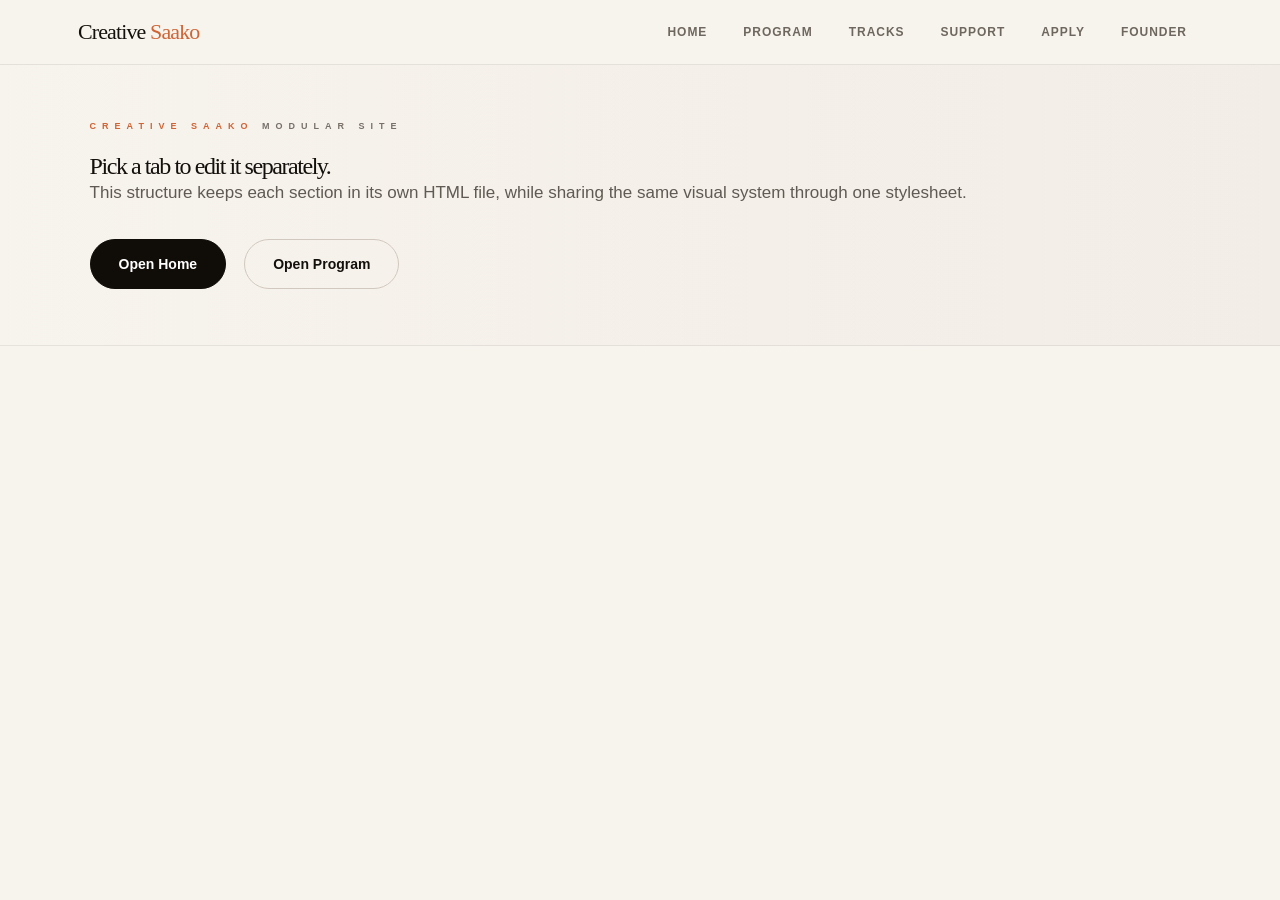
==== index.html @ 80e0822b "Add files via upload" ====
<!DOCTYPE html>
<html lang="en">
<head>
  <meta charset="UTF-8" />
  <meta name="viewport" content="width=device-width, initial-scale=1.0" />
  <title>Creative Saako</title>
  <link rel="stylesheet" href="./styles.css" />
</head>
<body>
  <nav class="nav">
    <div class="nav-inner">
      <a class="brand" href="./home.html">Creative <span>Saako</span></a>
      <div class="tabs">
        <a class="tab" href="./home.html">Home</a>
        <a class="tab" href="./program.html">Program</a>
        <a class="tab" href="./tracks.html">Tracks</a>
        <a class="tab" href="./support.html">Support</a>
        <a class="tab" href="./apply.html">Apply</a>
        <a class="tab" href="./founder.html">Founder</a>
      </div>
    </div>
  </nav>

  <main class="landing-shell">
    <section class="section cream">
      <div class="wrap">
        <div class="kicker no-line"><b>Creative Saako</b> modular site</div>
        <h1>Pick a tab to edit it separately.</h1>
        <p>This structure keeps each section in its own HTML file, while sharing the same visual system through one stylesheet.</p>
        <div class="btns">
          <a class="btn black" href="./home.html">Open Home</a>
          <a class="btn" href="./program.html">Open Program</a>
        </div>
      </div>
    </section>
  </main>
</body>
</html>
---- styles.css ----
:root{
  --paper:#f7f3ed; --paper2:#eee6dc; --ink:#130f0b; --muted:#5f5a53;
  --line:#d8cec2; --orange:#cf6435; --dark:#100c08; --white:#fffaf2;
}
*{box-sizing:border-box}
html{scroll-behavior:smooth}
body{margin:0;background:var(--paper);color:var(--ink);font-family:Inter,Arial,sans-serif;background-image:radial-gradient(rgba(0,0,0,.035) .7px,transparent .7px);background-size:4px 4px;}
a{color:inherit;text-decoration:none}
.nav{position:sticky;top:0;z-index:20;background:rgba(247,243,237,.92);backdrop-filter:blur(14px);border-bottom:1px solid rgba(0,0,0,.08)}
.nav-inner{max-width:1180px;margin:auto;padding:14px 28px;display:flex;align-items:center;justify-content:space-between;gap:20px}
.brand{font-family:'Libre Baskerville',Georgia,serif;font-size:22px;letter-spacing:-.04em}.brand span{color:var(--orange)}
.tabs{display:flex;gap:6px;flex-wrap:wrap;justify-content:flex-end}.tab{display:inline-block;border:1px solid transparent;background:transparent;border-radius:999px;padding:10px 14px;font-size:12px;font-weight:800;color:#6e675f;cursor:pointer;text-transform:uppercase;letter-spacing:.08em}.tab.active,.tab:hover{border-color:#d8cec2;background:#fffaf4;color:#130f0b}
.section{position:relative;padding:56px 7vw;border-bottom:1px solid rgba(0,0,0,.07);overflow:hidden}.cream{background:linear-gradient(90deg,#f7f3ed,#f2ede6)}.beige{background:#eee5da}.dark{background:#110d09;color:#fbf6ee}
.wrap{max-width:1120px;margin:0 auto}.kicker{font-size:9px;letter-spacing:6px;text-transform:uppercase;font-weight:800;color:#77706a;margin-bottom:24px}.kicker b{color:var(--orange)}.kicker:before{content:"";display:inline-block;width:50px;height:1px;background:#9d958e;margin:0 16px 4px 0}.kicker.no-line:before{display:none}
h1,h2,h3{font-family:'Libre Baskerville',Georgia,serif;font-weight:400;line-height:.98;margin:0;letter-spacing:-.06em}.orange{color:var(--orange)}.italic{font-style:italic}
p{color:var(--muted);font-size:17px;line-height:1.65;margin:0}.hero h1{font-size:clamp(56px,10vw,120px);max-width:980px}.hero p{max-width:780px;margin-top:30px}
.btns{display:flex;gap:18px;margin-top:32px;align-items:center;flex-wrap:wrap}.btn{border:1px solid #d1c9bf;border-radius:999px;padding:16px 28px;background:transparent;color:var(--ink);font-weight:800;font-size:14px}.btn.black{background:#100c08;color:white;border-color:#100c08}.btn.small{padding:12px 22px;font-size:12px}.btn:hover{transform:translateY(-1px)}
.stats{display:grid;grid-template-columns:repeat(3,1fr);gap:45px;max-width:820px;margin-top:74px}.stat:before{content:"";display:block;height:2px;background:#1b1713;margin-bottom:22px}.num{font-family:'Libre Baskerville',serif;font-size:40px}.label{font-size:11px;letter-spacing:7px;text-transform:uppercase;color:#817a72;font-weight:800;margin-top:10px}
.split{display:grid;grid-template-columns:1.5fr .8fr;gap:70px;align-items:end}.split h2{font-size:clamp(44px,7vw,82px)}.note{font-size:15px;line-height:1.55;max-width:390px}.tag{background:var(--orange);color:white;display:inline;padding:3px 6px;font-weight:800}
.track-head{display:flex;justify-content:space-between;gap:20px;align-items:flex-start;margin-bottom:28px}.track-head h2{font-size:34px}.tiny-strip{background:var(--orange);color:white;font-size:8px;letter-spacing:3px;font-weight:800;padding:5px 9px;text-transform:uppercase;white-space:nowrap}.cards{display:grid;grid-template-columns:repeat(2,1fr);gap:1px}.card{background:#fbf8f2;padding:28px}.card img{width:100%;height:260px;object-fit:cover;display:block}.meta{display:flex;justify-content:space-between;color:var(--orange);font-size:8px;letter-spacing:4px;font-weight:800;margin:24px 0 10px;text-transform:uppercase}.card h3{font-size:25px}.card p{font-size:12px;line-height:1.65;margin-top:12px}
.modules{display:grid;grid-template-columns:.82fr 1.35fr;gap:60px}.modules h2{font-size:40px}.modules p{font-size:12px;margin-top:18px}.list{border-top:1px solid var(--line)}.row{display:grid;grid-template-columns:42px 1fr 20px;gap:14px;padding:18px 0;border-bottom:1px solid var(--line);font-family:'Libre Baskerville',serif;font-size:16px}.row span:first-child{color:var(--orange);font-family:Inter;font-size:10px;font-weight:800}.row em{font-style:normal;color:#837a70}
.support h2{font-size:42px;margin-bottom:38px}.grid6{display:grid;grid-template-columns:repeat(3,1fr);background:#faf7f0}.support-card{min-height:106px;border-right:1px solid var(--line);border-bottom:1px solid var(--line);padding:26px}.dash{width:24px;height:3px;background:var(--orange);margin-bottom:16px}.support-card h3{font-size:17px}.support-card p{font-size:10px;margin-top:8px;line-height:1.4}
.cohort{display:grid;grid-template-columns:1.2fr .85fr;gap:70px;align-items:center}.cohort h2{font-size:clamp(40px,5vw,56px)}.dark p{color:#d0c5ba}.dark .btn{background:#fbf6ee;color:#100c08;border-color:#fbf6ee}.price{border:1px solid rgba(255,255,255,.18);padding:34px 38px;max-width:380px}.price-num{font-family:'Libre Baskerville',serif;font-size:42px}.price ul{border-top:1px solid rgba(255,255,255,.15);padding:18px 0 0;margin:18px 0;list-style:none;font-size:11px;line-height:2}.price li:before{content:"+ ";color:var(--orange)}
.cta{text-align:center}.cta h2{font-size:clamp(46px,7vw,82px);display:inline;line-height:1.08;color:white;background:var(--orange);box-decoration-break:clone;-webkit-box-decoration-break:clone;padding:0 .12em}.cta p{font-size:13px;max-width:560px;margin:28px auto 0}.cta .btns{justify-content:center}
.founder{display:grid;grid-template-columns:1.08fr .76fr;gap:70px;align-items:center}.founder .kicker{color:#a44f2a}.founder .kicker:before{display:none}.founder h2{font-size:clamp(42px,6.4vw,70px);font-weight:700}.underline{font-style:italic;background:linear-gradient(transparent 64%,#e9c367 0)}.founder p{font-size:19px;margin-top:24px;max-width:570px}.portrait{width:100%;max-width:380px;border-radius:18px;box-shadow:0 0 0 1px #e0d6ca,0 20px 50px rgba(0,0,0,.08)}
.landing-shell{min-height:calc(100vh - 65px)}
@media(max-width:820px){.nav-inner{align-items:flex-start;flex-direction:column}.tabs{justify-content:flex-start}.section{padding:42px 24px}.split,.modules,.cohort,.founder{grid-template-columns:1fr;gap:36px}.cards,.stats,.grid6{grid-template-columns:1fr}.hero h1{font-size:54px}.tiny-strip{white-space:normal}.track-head{flex-direction:column}.card img{height:220px}.kicker{letter-spacing:4px}.kicker:before{width:28px}}
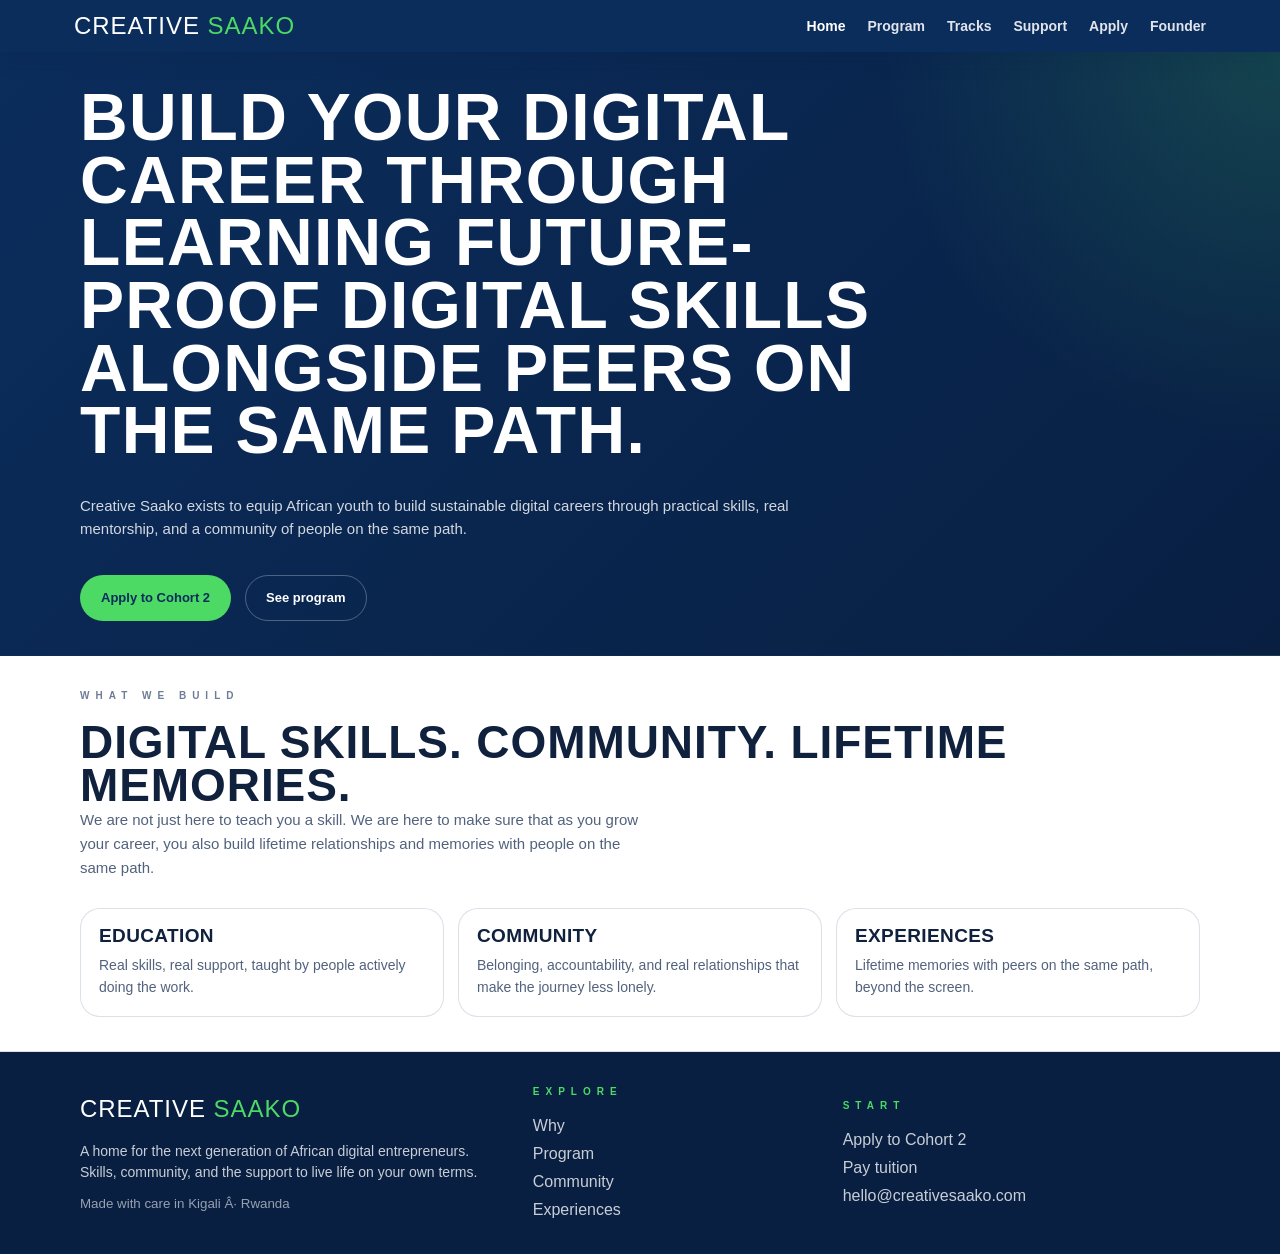
==== commit b8224fd2: "Add files via upload" ====
--- a/index.html
+++ b/index.html
@@ -3,15 +3,15 @@
 <head>
   <meta charset="UTF-8" />
   <meta name="viewport" content="width=device-width, initial-scale=1.0" />
-  <title>Creative Saako</title>
+  <title>Creative Saako - Home</title>
   <link rel="stylesheet" href="./styles.css" />
 </head>
 <body>
   <nav class="nav">
     <div class="nav-inner">
-      <a class="brand" href="./home.html">Creative <span>Saako</span></a>
+      <a class="brand" href="./index.html">Creative <span>Saako</span></a>
       <div class="tabs">
-        <a class="tab" href="./home.html">Home</a>
+        <a class="tab active" href="./index.html">Home</a>
         <a class="tab" href="./program.html">Program</a>
         <a class="tab" href="./tracks.html">Tracks</a>
         <a class="tab" href="./support.html">Support</a>
@@ -20,16 +20,63 @@
       </div>
     </div>
   </nav>
+  <main>
+    <section class="section hero">
+      <div class="wrap">
+        <h1>Build your digital career through learning future-proof digital skills alongside peers on the same path.</h1>
+        <p>Creative Saako exists to equip African youth to build sustainable digital careers through practical skills, real mentorship, and a community of people on the same path.</p>
+        <div class="btns">
+          <a class="btn primary" href="./apply.html">Apply to Cohort 2</a>
+          <a class="btn secondary" href="./program.html">See program</a>
+        </div>
+      </div>
+    </section>
 
-  <main class="landing-shell">
     <section class="section cream">
       <div class="wrap">
-        <div class="kicker no-line"><b>Creative Saako</b> modular site</div>
-        <h1>Pick a tab to edit it separately.</h1>
-        <p>This structure keeps each section in its own HTML file, while sharing the same visual system through one stylesheet.</p>
-        <div class="btns">
-          <a class="btn black" href="./home.html">Open Home</a>
-          <a class="btn" href="./program.html">Open Program</a>
+        <div class="kicker no-line">What we build</div>
+        <h2>Digital skills. Community. Lifetime memories.</h2>
+        <p class="note">We are not just here to teach you a skill. We are here to make sure that as you grow your career, you also build lifetime relationships and memories with people on the same path.</p>
+        <div class="grid3" style="margin-top:28px">
+          <div class="card soft">
+            <h3>Education</h3>
+            <p>Real skills, real support, taught by people actively doing the work.</p>
+          </div>
+          <div class="card soft">
+            <h3>Community</h3>
+            <p>Belonging, accountability, and real relationships that make the journey less lonely.</p>
+          </div>
+          <div class="card soft">
+            <h3>Experiences</h3>
+            <p>Lifetime memories with peers on the same path, beyond the screen.</p>
+          </div>
+        </div>
+      </div>
+    </section>
+
+    <section class="section footer">
+      <div class="wrap footer-grid">
+        <div>
+          <div class="brand">Creative <span>Saako</span></div>
+          <p style="margin-top:18px">A home for the next generation of African digital entrepreneurs. Skills, community, and the support to live life on your own terms.</p>
+          <small>Made with care in Kigali Â· Rwanda</small>
+        </div>
+        <div>
+          <div class="kicker no-line" style="color:rgba(255,255,255,.72)"><b>Explore</b></div>
+          <div class="footer-links">
+            <a href="./founder.html">Why</a>
+            <a href="./program.html">Program</a>
+            <a href="./support.html">Community</a>
+            <a href="./tracks.html">Experiences</a>
+          </div>
+        </div>
+        <div>
+          <div class="kicker no-line" style="color:rgba(255,255,255,.72)"><b>Start</b></div>
+          <div class="footer-links">
+            <a href="./apply.html">Apply to Cohort 2</a>
+            <a href="./apply.html">Pay tuition</a>
+            <a href="mailto:hello@creativesaako.com">hello@creativesaako.com</a>
+          </div>
         </div>
       </div>
     </section>
--- a/styles.css
+++ b/styles.css
@@ -1,27 +1,534 @@
 :root{
-  --paper:#f7f3ed; --paper2:#eee6dc; --ink:#130f0b; --muted:#5f5a53;
-  --line:#d8cec2; --orange:#cf6435; --dark:#100c08; --white:#fffaf2;
+  --navy:#0B2D5C;
+  --navy-deep:#081F42;
+  --green:#4CD964;
+  --paper:#FFFFFF;
+  --soft:#EAEAEA;
+  --text:#10213d;
+  --muted:#52627d;
+  --line:rgba(11,45,92,.14);
+  --shadow:0 16px 44px rgba(8,31,66,.12);
 }
 *{box-sizing:border-box}
 html{scroll-behavior:smooth}
-body{margin:0;background:var(--paper);color:var(--ink);font-family:Inter,Arial,sans-serif;background-image:radial-gradient(rgba(0,0,0,.035) .7px,transparent .7px);background-size:4px 4px;}
+body{
+  margin:0;
+  background:linear-gradient(180deg,#f8fbff 0%,#fff 55%,#f7fbf8 100%);
+  color:var(--text);
+  font-family:Inter,Arial,sans-serif;
+}
 a{color:inherit;text-decoration:none}
-.nav{position:sticky;top:0;z-index:20;background:rgba(247,243,237,.92);backdrop-filter:blur(14px);border-bottom:1px solid rgba(0,0,0,.08)}
-.nav-inner{max-width:1180px;margin:auto;padding:14px 28px;display:flex;align-items:center;justify-content:space-between;gap:20px}
-.brand{font-family:'Libre Baskerville',Georgia,serif;font-size:22px;letter-spacing:-.04em}.brand span{color:var(--orange)}
-.tabs{display:flex;gap:6px;flex-wrap:wrap;justify-content:flex-end}.tab{display:inline-block;border:1px solid transparent;background:transparent;border-radius:999px;padding:10px 14px;font-size:12px;font-weight:800;color:#6e675f;cursor:pointer;text-transform:uppercase;letter-spacing:.08em}.tab.active,.tab:hover{border-color:#d8cec2;background:#fffaf4;color:#130f0b}
-.section{position:relative;padding:56px 7vw;border-bottom:1px solid rgba(0,0,0,.07);overflow:hidden}.cream{background:linear-gradient(90deg,#f7f3ed,#f2ede6)}.beige{background:#eee5da}.dark{background:#110d09;color:#fbf6ee}
-.wrap{max-width:1120px;margin:0 auto}.kicker{font-size:9px;letter-spacing:6px;text-transform:uppercase;font-weight:800;color:#77706a;margin-bottom:24px}.kicker b{color:var(--orange)}.kicker:before{content:"";display:inline-block;width:50px;height:1px;background:#9d958e;margin:0 16px 4px 0}.kicker.no-line:before{display:none}
-h1,h2,h3{font-family:'Libre Baskerville',Georgia,serif;font-weight:400;line-height:.98;margin:0;letter-spacing:-.06em}.orange{color:var(--orange)}.italic{font-style:italic}
-p{color:var(--muted);font-size:17px;line-height:1.65;margin:0}.hero h1{font-size:clamp(56px,10vw,120px);max-width:980px}.hero p{max-width:780px;margin-top:30px}
-.btns{display:flex;gap:18px;margin-top:32px;align-items:center;flex-wrap:wrap}.btn{border:1px solid #d1c9bf;border-radius:999px;padding:16px 28px;background:transparent;color:var(--ink);font-weight:800;font-size:14px}.btn.black{background:#100c08;color:white;border-color:#100c08}.btn.small{padding:12px 22px;font-size:12px}.btn:hover{transform:translateY(-1px)}
-.stats{display:grid;grid-template-columns:repeat(3,1fr);gap:45px;max-width:820px;margin-top:74px}.stat:before{content:"";display:block;height:2px;background:#1b1713;margin-bottom:22px}.num{font-family:'Libre Baskerville',serif;font-size:40px}.label{font-size:11px;letter-spacing:7px;text-transform:uppercase;color:#817a72;font-weight:800;margin-top:10px}
-.split{display:grid;grid-template-columns:1.5fr .8fr;gap:70px;align-items:end}.split h2{font-size:clamp(44px,7vw,82px)}.note{font-size:15px;line-height:1.55;max-width:390px}.tag{background:var(--orange);color:white;display:inline;padding:3px 6px;font-weight:800}
-.track-head{display:flex;justify-content:space-between;gap:20px;align-items:flex-start;margin-bottom:28px}.track-head h2{font-size:34px}.tiny-strip{background:var(--orange);color:white;font-size:8px;letter-spacing:3px;font-weight:800;padding:5px 9px;text-transform:uppercase;white-space:nowrap}.cards{display:grid;grid-template-columns:repeat(2,1fr);gap:1px}.card{background:#fbf8f2;padding:28px}.card img{width:100%;height:260px;object-fit:cover;display:block}.meta{display:flex;justify-content:space-between;color:var(--orange);font-size:8px;letter-spacing:4px;font-weight:800;margin:24px 0 10px;text-transform:uppercase}.card h3{font-size:25px}.card p{font-size:12px;line-height:1.65;margin-top:12px}
-.modules{display:grid;grid-template-columns:.82fr 1.35fr;gap:60px}.modules h2{font-size:40px}.modules p{font-size:12px;margin-top:18px}.list{border-top:1px solid var(--line)}.row{display:grid;grid-template-columns:42px 1fr 20px;gap:14px;padding:18px 0;border-bottom:1px solid var(--line);font-family:'Libre Baskerville',serif;font-size:16px}.row span:first-child{color:var(--orange);font-family:Inter;font-size:10px;font-weight:800}.row em{font-style:normal;color:#837a70}
-.support h2{font-size:42px;margin-bottom:38px}.grid6{display:grid;grid-template-columns:repeat(3,1fr);background:#faf7f0}.support-card{min-height:106px;border-right:1px solid var(--line);border-bottom:1px solid var(--line);padding:26px}.dash{width:24px;height:3px;background:var(--orange);margin-bottom:16px}.support-card h3{font-size:17px}.support-card p{font-size:10px;margin-top:8px;line-height:1.4}
-.cohort{display:grid;grid-template-columns:1.2fr .85fr;gap:70px;align-items:center}.cohort h2{font-size:clamp(40px,5vw,56px)}.dark p{color:#d0c5ba}.dark .btn{background:#fbf6ee;color:#100c08;border-color:#fbf6ee}.price{border:1px solid rgba(255,255,255,.18);padding:34px 38px;max-width:380px}.price-num{font-family:'Libre Baskerville',serif;font-size:42px}.price ul{border-top:1px solid rgba(255,255,255,.15);padding:18px 0 0;margin:18px 0;list-style:none;font-size:11px;line-height:2}.price li:before{content:"+ ";color:var(--orange)}
-.cta{text-align:center}.cta h2{font-size:clamp(46px,7vw,82px);display:inline;line-height:1.08;color:white;background:var(--orange);box-decoration-break:clone;-webkit-box-decoration-break:clone;padding:0 .12em}.cta p{font-size:13px;max-width:560px;margin:28px auto 0}.cta .btns{justify-content:center}
-.founder{display:grid;grid-template-columns:1.08fr .76fr;gap:70px;align-items:center}.founder .kicker{color:#a44f2a}.founder .kicker:before{display:none}.founder h2{font-size:clamp(42px,6.4vw,70px);font-weight:700}.underline{font-style:italic;background:linear-gradient(transparent 64%,#e9c367 0)}.founder p{font-size:19px;margin-top:24px;max-width:570px}.portrait{width:100%;max-width:380px;border-radius:18px;box-shadow:0 0 0 1px #e0d6ca,0 20px 50px rgba(0,0,0,.08)}
-.landing-shell{min-height:calc(100vh - 65px)}
-@media(max-width:820px){.nav-inner{align-items:flex-start;flex-direction:column}.tabs{justify-content:flex-start}.section{padding:42px 24px}.split,.modules,.cohort,.founder{grid-template-columns:1fr;gap:36px}.cards,.stats,.grid6{grid-template-columns:1fr}.hero h1{font-size:54px}.tiny-strip{white-space:normal}.track-head{flex-direction:column}.card img{height:220px}.kicker{letter-spacing:4px}.kicker:before{width:28px}}
+img{max-width:100%;display:block}
+.nav{
+  background:var(--navy);
+  color:#fff;
+  position:sticky;
+  top:0;
+  z-index:20;
+  box-shadow:0 8px 22px rgba(8,31,66,.14);
+}
+.nav-inner{
+  max-width:1180px;
+  margin:0 auto;
+  padding:12px 24px;
+  display:flex;
+  align-items:center;
+  justify-content:space-between;
+  gap:20px;
+}
+.brand{
+  font-family:'Oswald',Impact,sans-serif;
+  font-size:24px;
+  letter-spacing:.04em;
+  text-transform:uppercase;
+}
+.brand span{color:var(--green)}
+.tabs{
+  display:flex;
+  flex-wrap:wrap;
+  gap:22px;
+  justify-content:flex-end;
+}
+.tab{
+  color:rgba(255,255,255,.88);
+  font-weight:700;
+  font-size:14px;
+}
+.tab.active,.tab:hover{color:#fff}
+.section{
+  padding:34px 5vw;
+  border-bottom:1px solid var(--line);
+}
+.hero{
+  background:
+    radial-gradient(circle at top right, rgba(76,217,100,.18), transparent 28%),
+    linear-gradient(135deg,var(--navy) 0%,var(--navy-deep) 100%);
+  color:#fff;
+}
+.hero .wrap{
+  display:flex;
+  flex-direction:column;
+  align-items:flex-start;
+  gap:16px;
+}
+.cream,.beige{background:#fff}
+.navy{background:var(--navy);color:#fff}
+.wrap{max-width:1120px;margin:0 auto}
+.kicker{
+  font-size:10px;
+  letter-spacing:6px;
+  text-transform:uppercase;
+  font-weight:800;
+  color:#6d7c97;
+  margin-bottom:20px;
+}
+.kicker b{color:var(--green)}
+.kicker:before{
+  content:"";
+  display:inline-block;
+  width:52px;
+  height:1px;
+  background:currentColor;
+  margin:0 14px 4px 0;
+  opacity:.55;
+}
+.kicker.no-line:before{display:none}
+h1,h2,h3{
+  margin:0;
+  font-family:'Oswald',Impact,sans-serif;
+  text-transform:uppercase;
+  line-height:.95;
+  letter-spacing:.02em;
+}
+h1{font-size:clamp(36px,5.6vw,66px);max-width:860px}
+h2{font-size:clamp(28px,4vw,46px)}
+h3{font-size:19px}
+p{margin:0;color:var(--muted);font-size:14px;line-height:1.55;max-width:760px}
+.hero p{color:rgba(255,255,255,.82);font-size:15px;max-width:760px;margin-top:16px}
+.accent{color:var(--green)}
+.eyebrow{
+  display:inline-block;
+  padding:6px 10px;
+  background:rgba(76,217,100,.12);
+  color:var(--navy);
+  font-weight:800;
+  letter-spacing:.08em;
+  text-transform:uppercase;
+  font-size:11px;
+}
+.btns{display:flex;gap:14px;flex-wrap:wrap;margin-top:18px;align-items:center}
+.btn{
+  display:inline-flex;
+  align-items:center;
+  justify-content:center;
+  min-height:46px;
+  padding:12px 20px;
+  border-radius:999px;
+  border:1px solid transparent;
+  background:transparent;
+  color:inherit;
+  font-weight:800;
+  font-size:13px;
+  transition:transform .2s ease, background .2s ease;
+}
+.btn:hover{transform:translateY(-1px)}
+.btn.primary{background:var(--green);color:#0b2d5c}
+.btn.secondary{border-color:rgba(255,255,255,.28);color:#fff}
+.btn.dark{background:var(--navy-deep);color:#fff}
+.btn.light{background:#fff;color:var(--navy);border-color:#fff}
+.btn.outline{border-color:var(--line);background:#fff;color:var(--navy)}
+.btn.small{
+  min-height:38px;
+  padding:10px 16px;
+  font-size:12px;
+}
+.field{
+  width:100%;
+  padding:14px 16px;
+  border:1px solid var(--line);
+  border-radius:14px;
+  font:inherit;
+  color:var(--text);
+  background:#fff;
+}
+.field:focus{
+  outline:2px solid rgba(76,217,100,.25);
+  border-color:rgba(76,217,100,.45);
+}
+.stack{display:grid;gap:12px}
+.status-chip{
+  display:inline-flex;
+  align-items:center;
+  gap:8px;
+  padding:8px 12px;
+  border-radius:999px;
+  background:rgba(76,217,100,.12);
+  color:var(--navy);
+  font-size:11px;
+  font-weight:800;
+  letter-spacing:.08em;
+  text-transform:uppercase;
+}
+.status-chip.approved{background:rgba(76,217,100,.16);color:#1f6b2f}
+.status-chip.declined{background:rgba(255,93,93,.12);color:#9f1f1f}
+.status-chip.pending{background:rgba(11,45,92,.08);color:var(--navy)}
+.negotiation{
+  background:#fff;
+  border:1px solid var(--line);
+  border-radius:22px;
+  padding:22px;
+  box-shadow:var(--shadow);
+}
+.negotiation-header{
+  display:flex;
+  flex-wrap:wrap;
+  gap:12px;
+  justify-content:space-between;
+  align-items:flex-start;
+  margin-bottom:18px;
+}
+.negotiation-price{
+  font-family:'Oswald',Impact,sans-serif;
+  font-size:44px;
+  line-height:1;
+  color:var(--navy);
+}
+.negotiation-actions{
+  display:flex;
+  flex-wrap:wrap;
+  gap:10px;
+}
+.negotiation-log{
+  margin-top:16px;
+  padding-top:16px;
+  border-top:1px solid var(--line);
+  color:var(--muted);
+  font-size:13px;
+  line-height:1.6;
+}
+.thread-table{
+  width:100%;
+  border-collapse:collapse;
+  margin-top:8px;
+  border:1px solid var(--line);
+  border-radius:16px;
+  overflow:hidden;
+  background:#fff;
+}
+.thread-table th,
+.thread-table td{
+  padding:12px 14px;
+  text-align:left;
+  border-bottom:1px solid var(--line);
+  font-size:13px;
+  vertical-align:top;
+}
+.thread-table th{
+  color:var(--navy);
+  background:rgba(11,45,92,.04);
+  text-transform:uppercase;
+  letter-spacing:.08em;
+  font-size:11px;
+}
+.thread-table tr:last-child td{border-bottom:0}
+.thread-table td.muted{color:var(--muted)}
+.grid2{display:grid;grid-template-columns:repeat(2,minmax(0,1fr));gap:18px;align-items:start}
+.grid3{display:grid;grid-template-columns:repeat(3,minmax(0,1fr));gap:14px}
+.card{
+  background:#fff;
+  border:1px solid var(--line);
+  border-radius:20px;
+  padding:18px;
+  box-shadow:var(--shadow);
+}
+.card.soft{box-shadow:none}
+.card h3{margin-bottom:10px}
+.card p{font-size:14px}
+.stat-strip{
+  display:grid;
+  grid-template-columns:repeat(4,minmax(0,1fr));
+  gap:1px;
+  background:var(--line);
+  border-radius:20px;
+  overflow:hidden;
+  box-shadow:var(--shadow);
+}
+.stat{
+  background:#fff;
+  padding:24px;
+}
+.stat .label{
+  margin-top:0;
+  font-size:10px;
+  letter-spacing:.18em;
+  text-transform:uppercase;
+  color:var(--muted);
+  font-weight:800;
+}
+.split,.modules,.cohort,.founder-layout,.footer-grid{
+  display:grid;
+  grid-template-columns:repeat(2,minmax(0,1fr));
+  gap:24px;
+  align-items:center;
+}
+.note,.lede{font-size:15px;line-height:1.6;max-width:560px}
+.lede strong{color:var(--navy)}
+.tag{
+  display:inline-block;
+  padding:4px 8px;
+  background:rgba(76,217,100,.2);
+  color:var(--navy);
+  font-weight:800;
+}
+.track-head{display:flex;justify-content:space-between;gap:16px;align-items:flex-end;margin-bottom:16px}
+.tiny-strip{
+  display:inline-flex;
+  align-items:center;
+  gap:10px;
+  padding:8px 11px;
+  background:rgba(11,45,92,.06);
+  border-radius:999px;
+  color:var(--navy);
+  font-size:11px;
+  font-weight:800;
+  text-transform:uppercase;
+  letter-spacing:.16em;
+}
+.cards{
+  display:grid;
+  grid-template-columns:repeat(2,minmax(0,1fr));
+  gap:14px;
+}
+.card img{border-radius:16px;margin-bottom:16px;aspect-ratio:4/3;object-fit:cover}
+.meta{
+  display:flex;
+  justify-content:space-between;
+  gap:12px;
+  color:var(--green);
+  text-transform:uppercase;
+  letter-spacing:.16em;
+  font-size:11px;
+  font-weight:800;
+  margin-bottom:8px;
+}
+.modules .list{
+  background:#fff;
+  border:1px solid var(--line);
+  border-radius:18px;
+  overflow:hidden;
+}
+.modules p{
+  max-width:620px;
+}
+.row{
+  display:grid;
+  grid-template-columns:44px 1fr 20px;
+  gap:14px;
+  padding:16px 18px;
+  border-bottom:1px solid var(--line);
+  align-items:center;
+}
+.row:last-child{border-bottom:0}
+.row span:first-child{
+  color:var(--green);
+  font-size:11px;
+  font-weight:800;
+  letter-spacing:.16em;
+}
+.row b{font-size:15px}
+.row em{font-style:normal;color:var(--green);font-weight:900}
+.support h2{margin-bottom:18px}
+.grid6{
+  display:grid;
+  grid-template-columns:repeat(3,minmax(0,1fr));
+  gap:12px;
+}
+.support-card{
+  background:#fff;
+  border:1px solid var(--line);
+  border-radius:18px;
+  padding:16px;
+  box-shadow:var(--shadow);
+}
+.support-card p{font-size:13px}
+.cohort .price,.apply-cohort .price{
+  background:#fff;
+  border:1px solid var(--line);
+  border-radius:22px;
+  padding:22px;
+  box-shadow:var(--shadow);
+}
+.price-num{
+  font-family:'Oswald',Impact,sans-serif;
+  font-size:40px;
+  color:var(--navy);
+  margin-top:8px;
+}
+.price ul{
+  list-style:none;
+  padding:16px 0 0;
+  margin:16px 0 0;
+  border-top:1px solid var(--line);
+}
+.price li{
+  position:relative;
+  padding-left:18px;
+  margin:10px 0;
+  font-size:14px;
+  color:var(--text);
+}
+.price li:before{
+  content:"";
+  position:absolute;
+  left:0;
+  top:.58em;
+  width:8px;
+  height:8px;
+  border-radius:50%;
+  background:var(--green);
+}
+.apply-cohort .price{background:#fff}
+.footer{
+  background:var(--navy-deep);
+  color:#fff;
+}
+.footer p,.footer a{color:rgba(255,255,255,.78)}
+.footer .brand{color:#fff}
+.footer .brand span{color:var(--green)}
+.footer-grid{grid-template-columns:1.2fr .8fr 1fr}
+.footer-links{display:grid;gap:10px}
+.footer small{display:block;color:rgba(255,255,255,.58);margin-top:12px}
+.portrait{
+  width:100%;
+  max-width:280px;
+  border-radius:22px;
+  border:6px solid rgba(255,255,255,.2);
+  box-shadow:var(--shadow);
+  justify-self:end;
+}
+.founder-copy p{max-width:620px}
+.landing-shell{min-height:calc(100vh - 64px)}
+.founder-editorial{
+  padding-top:40px;
+  padding-bottom:24px;
+  min-height:calc(100vh - 64px);
+  display:flex;
+  align-items:center;
+}
+.founder-editorial-grid{
+  display:grid;
+  grid-template-columns:1.25fr .95fr;
+  gap:4rem;
+  align-items:center;
+  width:100%;
+}
+.founder-editorial-copy{
+  max-width:640px;
+}
+.founder-headline{
+  font-family:'Newsreader',Georgia,serif;
+  font-size:clamp(2rem,3.6vw,3.3rem);
+  line-height:1.06;
+  letter-spacing:-0.03em;
+  text-transform:none;
+  margin-top:0;
+  margin-bottom:1rem;
+}
+.founder-note{display:grid;gap:12px}
+.founder-description{
+  font-family:'Plus Jakarta Sans',Inter,Arial,sans-serif;
+  font-size:clamp(.92rem,1vw,1.03rem);
+  line-height:1.58;
+  color:var(--muted);
+  max-width:620px;
+}
+.founder-description + .founder-description{
+  margin-top:14px;
+}
+.founder-editorial-image{
+  display:flex;
+  justify-content:center;
+}
+.founder-image{
+  width:100%;
+  max-width:390px;
+  aspect-ratio:4/5;
+  object-fit:cover;
+  border-radius:18px;
+  box-shadow:0 10px 30px rgba(0,0,0,.04);
+}
+.compact-page.section{padding-top:20px;padding-bottom:18px}
+.compact-head{margin-bottom:10px}
+.compact-cards{gap:10px}
+.compact-cards .card{padding:14px}
+.compact-cards .card img{margin-bottom:10px;aspect-ratio:16/9}
+.compact-actions{margin-top:12px}
+.compact-founder{grid-template-columns:1.25fr .75fr;gap:18px;align-items:center}
+.compact-portrait{max-width:240px}
+.tracks-compact .track-select{padding:12px}
+.tracks-compact .track-select{
+  background:linear-gradient(180deg,#fffdf8 0%,#f7f0e7 100%);
+  border:1px solid rgba(215,206,194,.85);
+  border-radius:24px;
+  overflow:hidden;
+  box-shadow:none;
+}
+.tracks-compact .track-select h3{
+  font-family:'Libre Baskerville',Georgia,serif;
+  font-size:20px;
+  line-height:1.05;
+  text-transform:none;
+  letter-spacing:-.04em;
+  margin-bottom:10px;
+}
+.tracks-compact .track-select p{
+  font-size:14px;
+  line-height:1.7;
+  color:var(--muted);
+}
+.tracks-compact .cards{align-items:stretch}
+.tracks-compact .card{padding:0}
+.tracks-compact .card img{
+  aspect-ratio:16/10;
+  margin-bottom:0;
+  border-radius:0;
+}
+.tracks-compact .track-select h3,
+.tracks-compact .track-select p{
+  padding-left:18px;
+  padding-right:18px;
+}
+.tracks-compact .track-select h3{padding-top:16px}
+.tracks-compact .track-select p{padding-bottom:18px}
+.tracks-compact .track-head{margin-bottom:12px}
+.compact-footer{
+  padding-top:14px;
+  padding-bottom:14px;
+}
+.compact-footer-grid{
+  gap:16px;
+  align-items:center;
+}
+.compact-links{gap:8px}
+.compact-links a{font-size:13px}
+@media (max-width:900px){
+  .nav-inner{flex-direction:column;align-items:flex-start}
+  .tabs{justify-content:flex-start;gap:16px}
+  .section{padding:30px 20px}
+  .grid2,.grid3,.split,.modules,.cohort,.founder-layout,.footer-grid,.cards,.grid6,.stat-strip{grid-template-columns:1fr}
+  .track-head{flex-direction:column;align-items:flex-start}
+  .portrait{justify-self:start;max-width:280px}
+  .compact-founder{grid-template-columns:1fr}
+  .founder-editorial{
+    min-height:auto;
+    padding-top:28px;
+    padding-bottom:20px;
+  }
+  .founder-editorial-grid{
+    grid-template-columns:1fr;
+    gap:2rem;
+  }
+  .founder-image{
+    max-width:300px;
+  }
+}
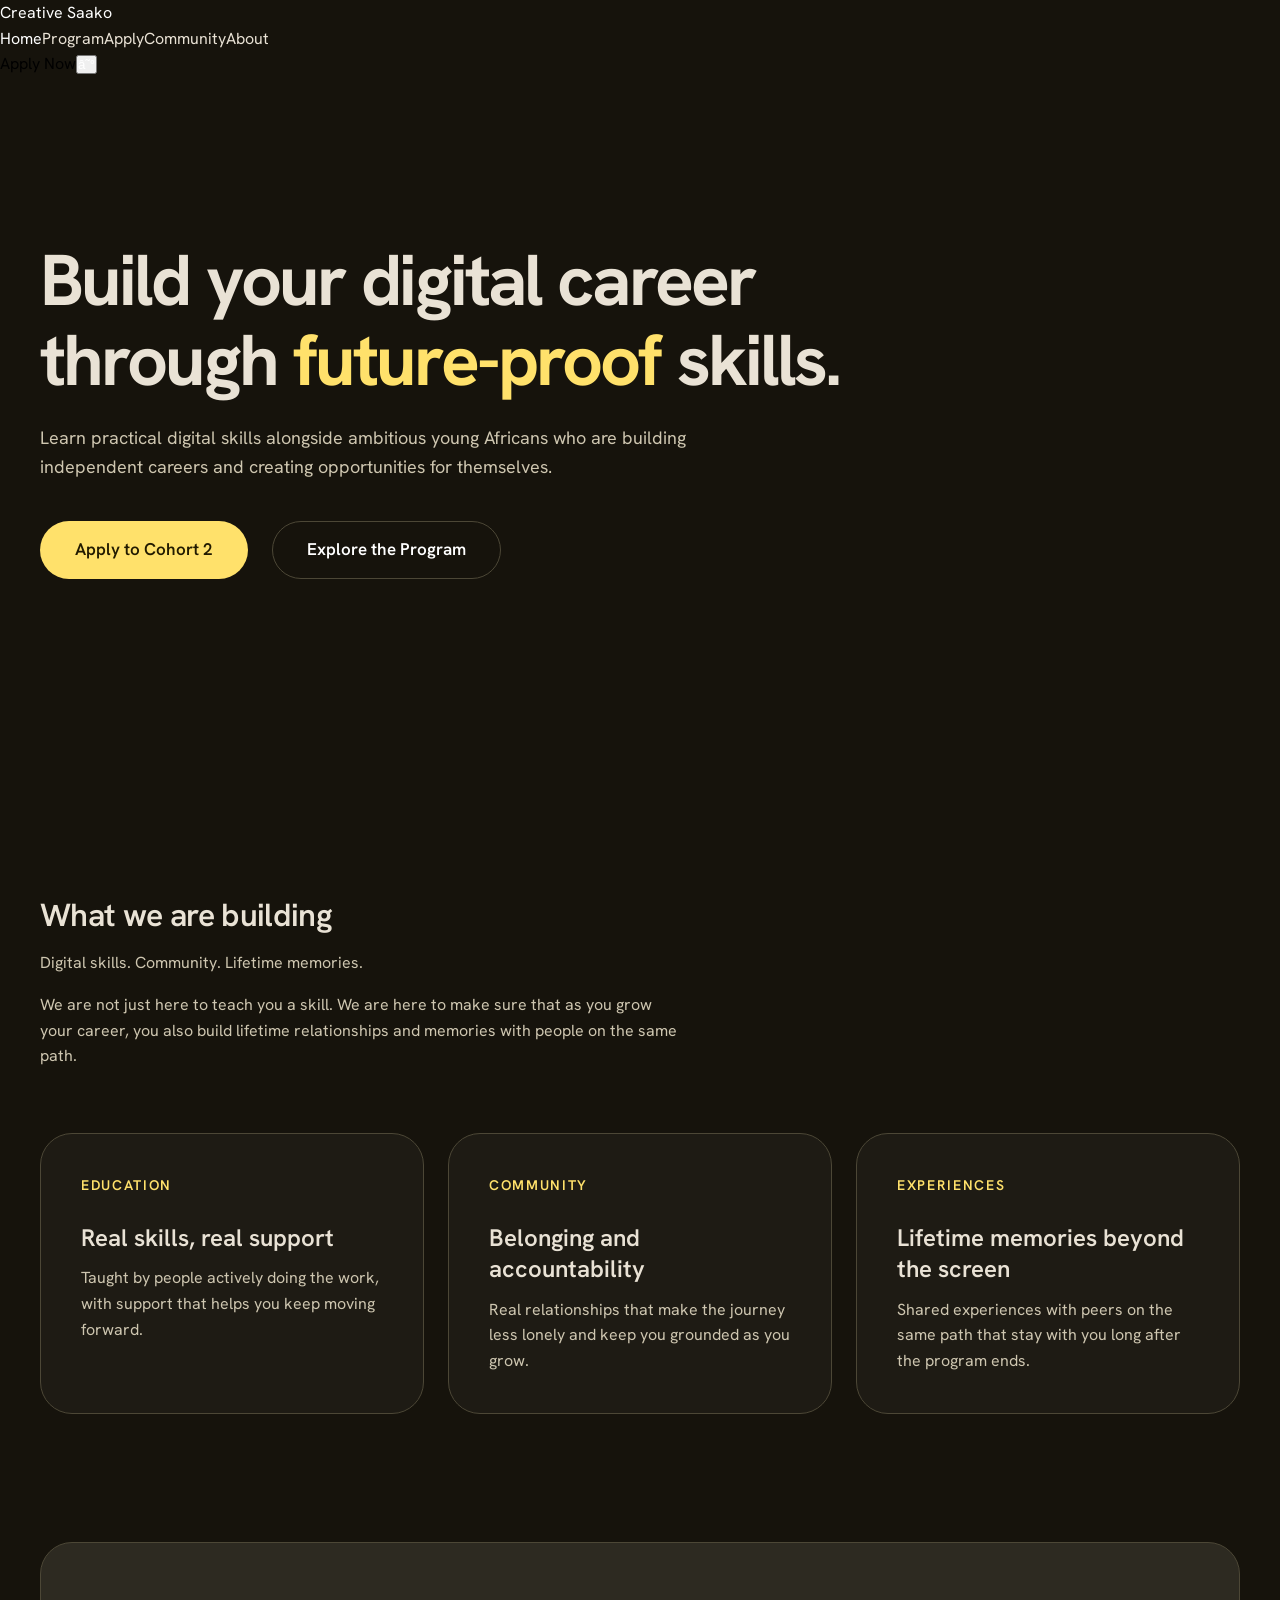
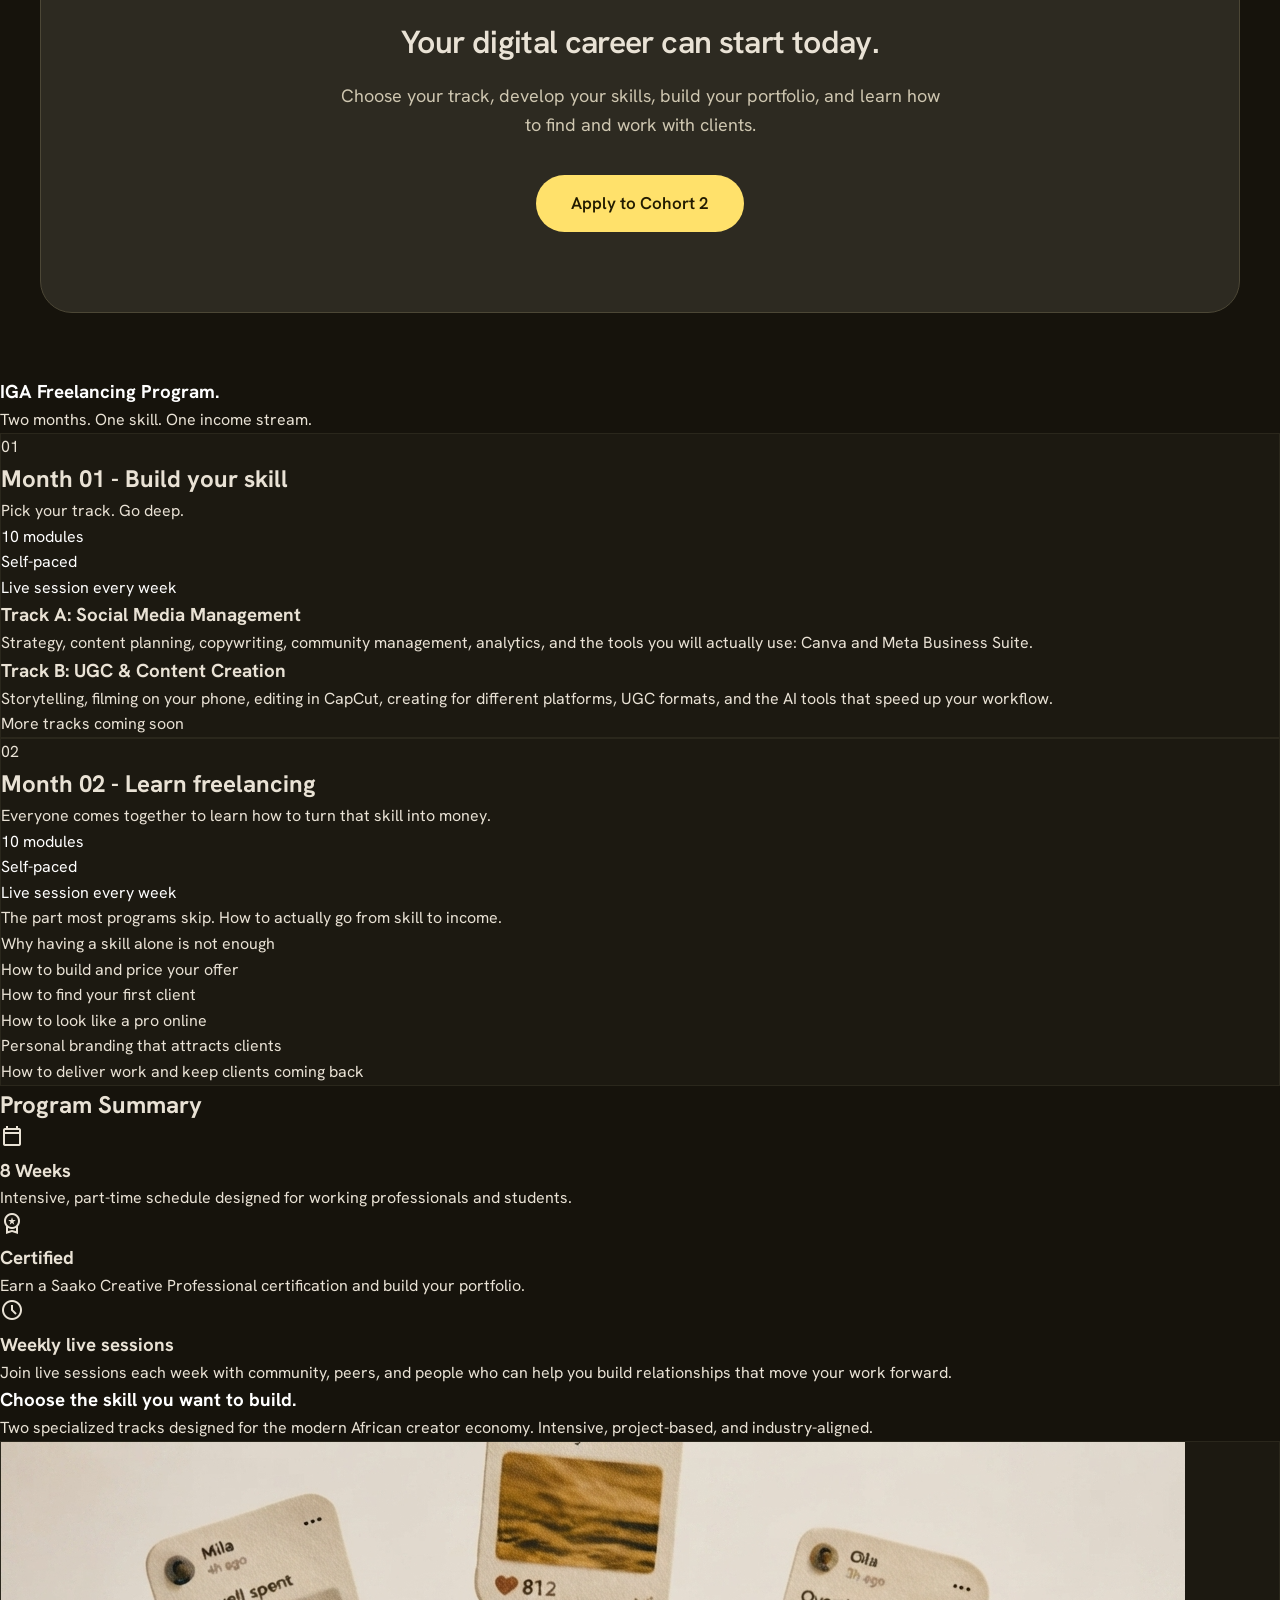
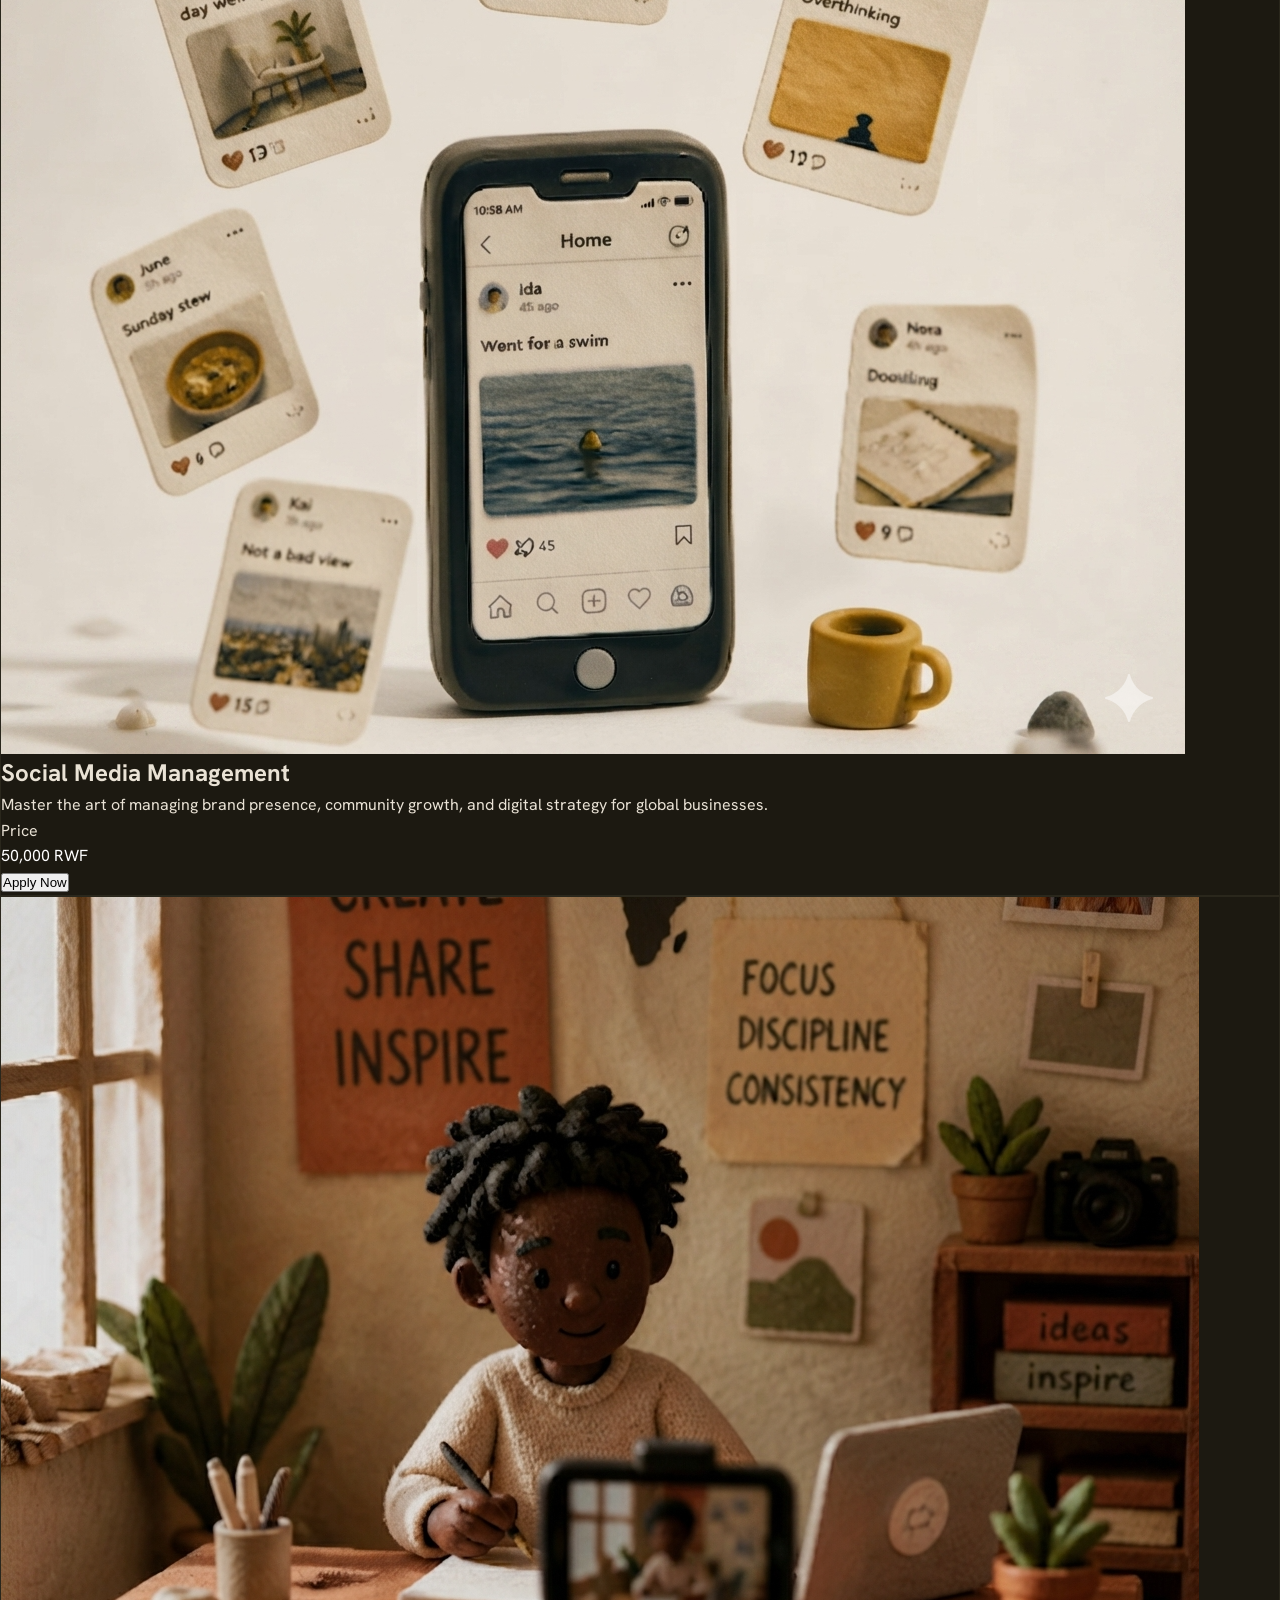
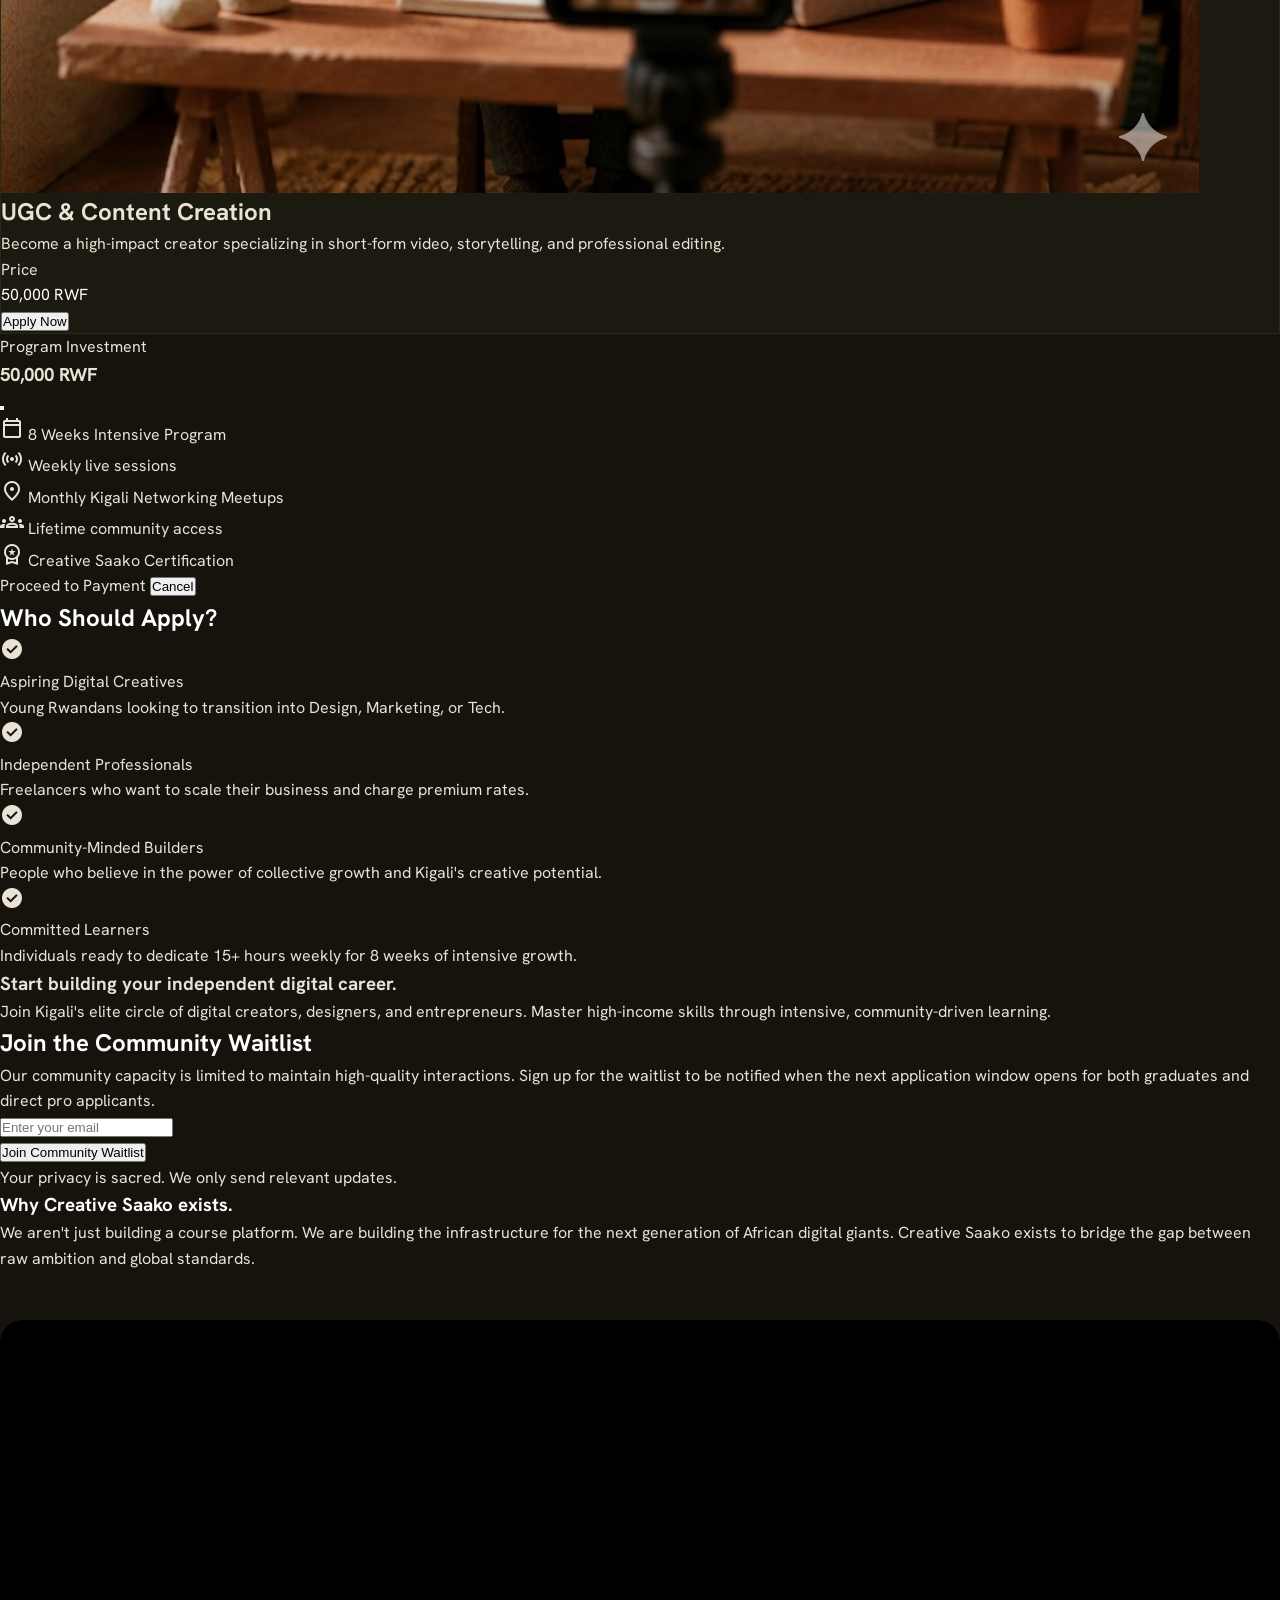
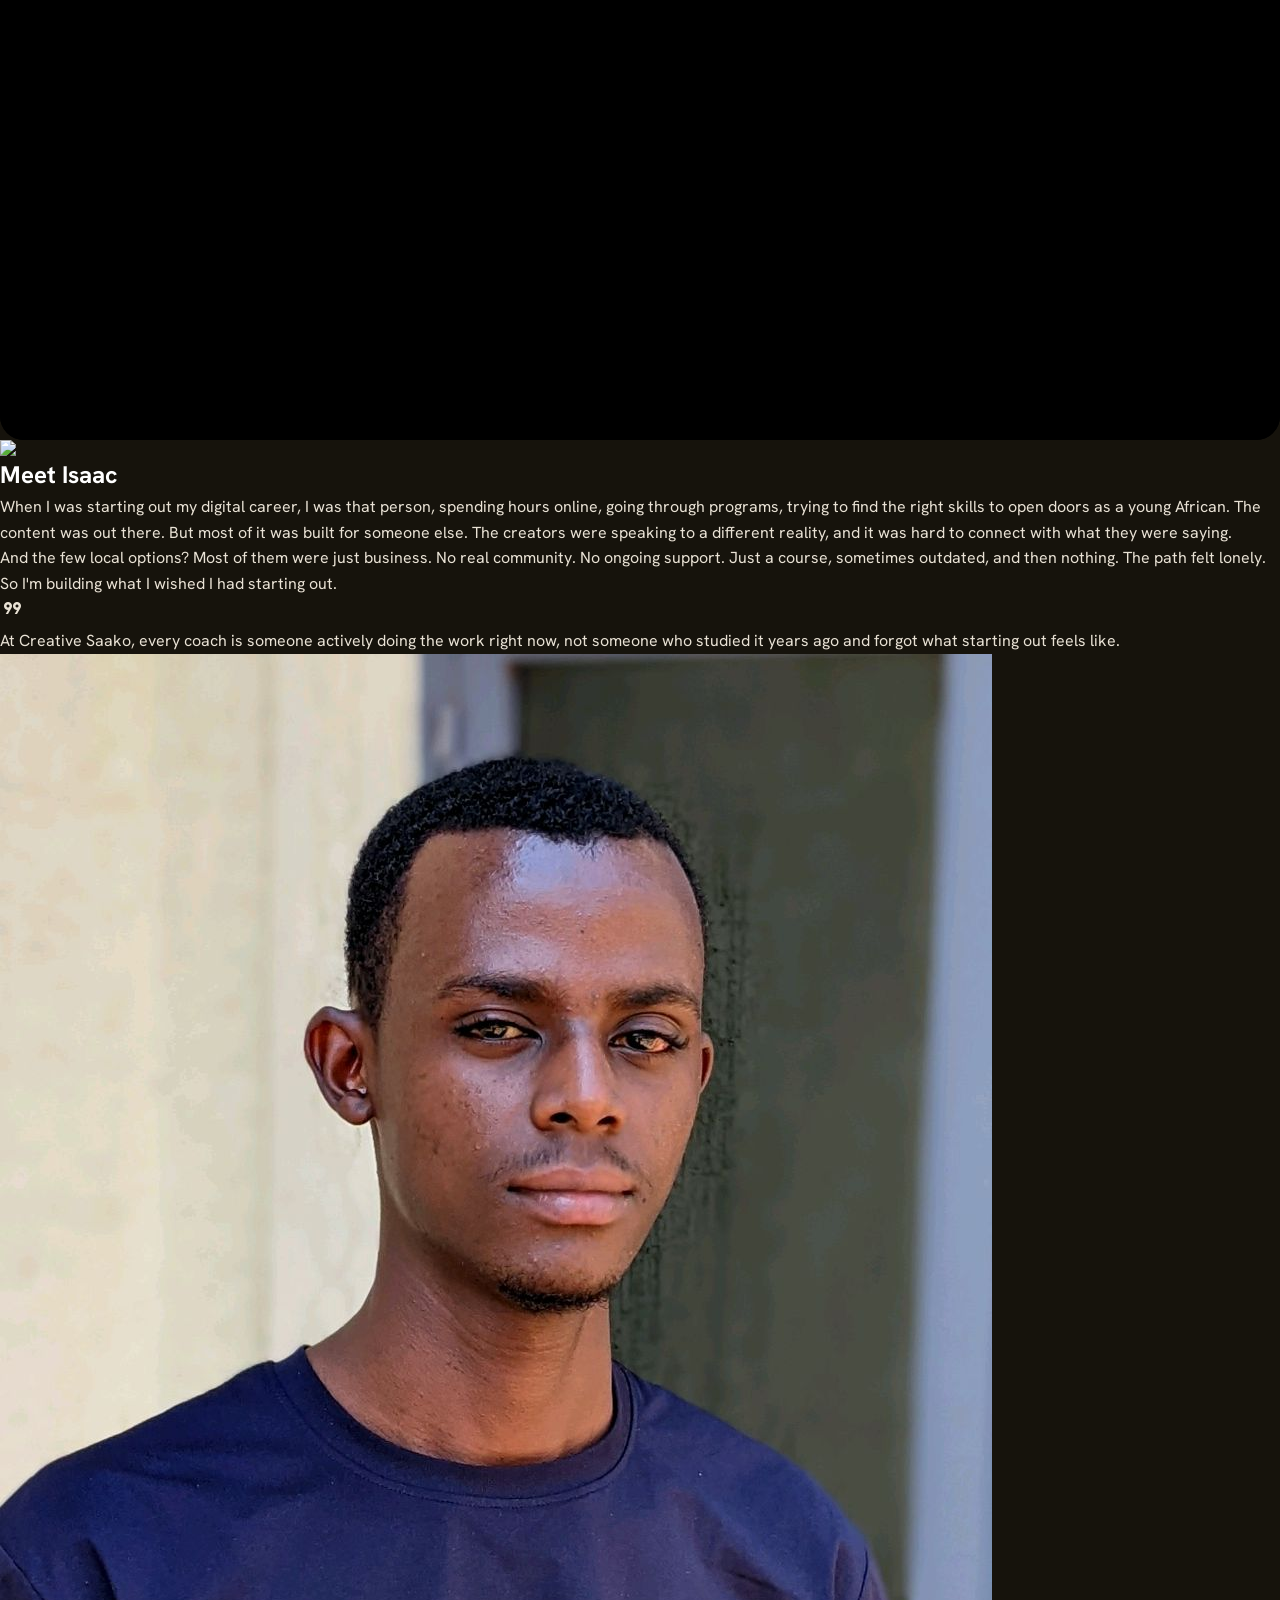
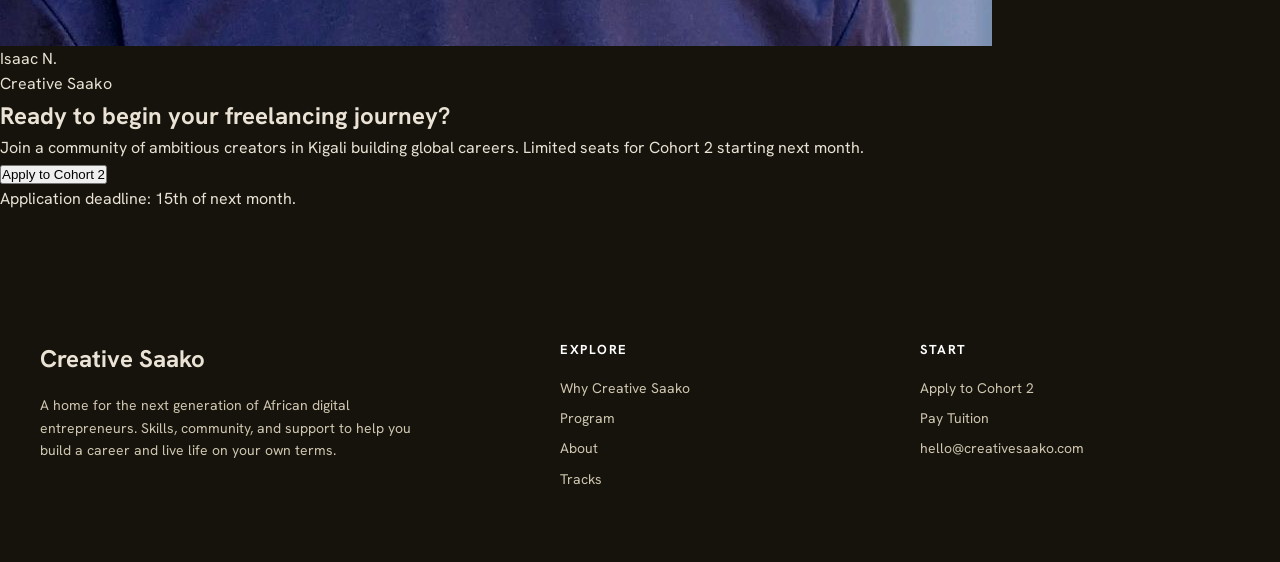
==== commit c610ba7c: "Add files via upload" ====
--- a/index.html
+++ b/index.html
@@ -1,85 +1,1592 @@
-<!DOCTYPE html>
-<html lang="en">
-<head>
-  <meta charset="UTF-8" />
-  <meta name="viewport" content="width=device-width, initial-scale=1.0" />
-  <title>Creative Saako - Home</title>
-  <link rel="stylesheet" href="./styles.css" />
-</head>
-<body>
-  <nav class="nav">
-    <div class="nav-inner">
-      <a class="brand" href="./index.html">Creative <span>Saako</span></a>
-      <div class="tabs">
-        <a class="tab active" href="./index.html">Home</a>
-        <a class="tab" href="./program.html">Program</a>
-        <a class="tab" href="./tracks.html">Tracks</a>
-        <a class="tab" href="./support.html">Support</a>
-        <a class="tab" href="./apply.html">Apply</a>
-        <a class="tab" href="./founder.html">Founder</a>
-      </div>
-    </div>
-  </nav>
-  <main>
-    <section class="section hero">
-      <div class="wrap">
-        <h1>Build your digital career through learning future-proof digital skills alongside peers on the same path.</h1>
-        <p>Creative Saako exists to equip African youth to build sustainable digital careers through practical skills, real mentorship, and a community of people on the same path.</p>
-        <div class="btns">
-          <a class="btn primary" href="./apply.html">Apply to Cohort 2</a>
-          <a class="btn secondary" href="./program.html">See program</a>
-        </div>
-      </div>
-    </section>
-
-    <section class="section cream">
-      <div class="wrap">
-        <div class="kicker no-line">What we build</div>
-        <h2>Digital skills. Community. Lifetime memories.</h2>
-        <p class="note">We are not just here to teach you a skill. We are here to make sure that as you grow your career, you also build lifetime relationships and memories with people on the same path.</p>
-        <div class="grid3" style="margin-top:28px">
-          <div class="card soft">
-            <h3>Education</h3>
-            <p>Real skills, real support, taught by people actively doing the work.</p>
-          </div>
-          <div class="card soft">
-            <h3>Community</h3>
-            <p>Belonging, accountability, and real relationships that make the journey less lonely.</p>
-          </div>
-          <div class="card soft">
-            <h3>Experiences</h3>
-            <p>Lifetime memories with peers on the same path, beyond the screen.</p>
-          </div>
-        </div>
-      </div>
-    </section>
-
-    <section class="section footer">
-      <div class="wrap footer-grid">
-        <div>
-          <div class="brand">Creative <span>Saako</span></div>
-          <p style="margin-top:18px">A home for the next generation of African digital entrepreneurs. Skills, community, and the support to live life on your own terms.</p>
-          <small>Made with care in Kigali Â· Rwanda</small>
-        </div>
-        <div>
-          <div class="kicker no-line" style="color:rgba(255,255,255,.72)"><b>Explore</b></div>
-          <div class="footer-links">
-            <a href="./founder.html">Why</a>
-            <a href="./program.html">Program</a>
-            <a href="./support.html">Community</a>
-            <a href="./tracks.html">Experiences</a>
-          </div>
-        </div>
-        <div>
-          <div class="kicker no-line" style="color:rgba(255,255,255,.72)"><b>Start</b></div>
-          <div class="footer-links">
-            <a href="./apply.html">Apply to Cohort 2</a>
-            <a href="./apply.html">Pay tuition</a>
-            <a href="mailto:hello@creativesaako.com">hello@creativesaako.com</a>
-          </div>
-        </div>
-      </div>
-    </section>
-  </main>
-</body>
-</html>
+﻿<!DOCTYPE html>
+<html class="dark" lang="en"><head>
+<meta charset="utf-8"/>
+<meta content="width=device-width, initial-scale=1.0" name="viewport"/>
+<title>Creative Saako | One Page Website</title>
+<link href="https://fonts.googleapis.com" rel="preconnect"/>
+<link crossorigin="" href="https://fonts.gstatic.com" rel="preconnect"/>
+<script src="https://cdn.tailwindcss.com?plugins=forms,container-queries"></script>
+<link href="https://fonts.googleapis.com/css2?family=Hanken+Grotesk:wght@400;500;600;700&amp;display=swap" rel="stylesheet"/>
+<link href="https://fonts.googleapis.com/css2?family=Material+Symbols+Outlined:wght,FILL@100..700,0..1&amp;display=swap" rel="stylesheet"/>
+
+
+<script id="tailwind-config">
+    tailwind.config = {
+      darkMode: "class",
+      theme: {
+        extend: {
+          colors: {
+            "surface-bright": "#3c3930",
+            "on-primary-fixed": "#221b00",
+            "surface-container-lowest": "#100e07",
+            "on-error": "#690005",
+            "error": "#ffb4ab",
+            "surface-tint": "#e1c552",
+            "primary-fixed-dim": "#e1c552",
+            "primary": "#ffffff",
+            "inverse-on-surface": "#333028",
+            "on-tertiary-fixed": "#002022",
+            "on-primary": "#3a3000",
+            "on-primary-container": "#766300",
+            "on-background": "#e9e2d5",
+            "background": "#16130c",
+            "tertiary-fixed-dim": "#5ad8e3",
+            "surface-container": "#221f17",
+            "on-tertiary-container": "#006f77",
+            "surface-container-highest": "#38352c",
+            "on-secondary-fixed": "#1f1c0d",
+            "on-tertiary-fixed-variant": "#004f54",
+            "tertiary-fixed": "#7cf4ff",
+            "on-surface-variant": "#cec6b0",
+            "secondary-fixed-dim": "#cec6af",
+            "outline-variant": "#4c4736",
+            "on-secondary-fixed-variant": "#4b4735",
+            "surface-container-low": "#1e1b14",
+            "secondary": "#cec6af",
+            "secondary-fixed": "#ebe2ca",
+            "secondary-container": "#4b4735",
+            "outline": "#97907c",
+            "tertiary": "#feffff",
+            "on-surface": "#e9e2d5",
+            "inverse-surface": "#e9e2d5",
+            "on-secondary-container": "#bcb59e",
+            "surface-dim": "#16130c",
+            "surface": "#16130c",
+            "on-tertiary": "#00363a",
+            "on-secondary": "#353020",
+            "primary-container": "#ffe16b",
+            "surface-container-high": "#2d2a21",
+            "on-primary-fixed-variant": "#544600",
+            "inverse-primary": "#705d00",
+            "tertiary-container": "#7bf4ff",
+            "error-container": "#93000a",
+            "primary-fixed": "#ffe16c",
+            "surface-variant": "#38352c",
+            "on-error-container": "#ffdad6"
+          },
+          borderRadius: {
+            DEFAULT: "1rem",
+            lg: "2rem",
+            xl: "3rem",
+            full: "9999px"
+          },
+          spacing: {
+            "margin-desktop": "2.5rem",
+            "stack-lg": "4rem",
+            "margin-mobile": "1.25rem",
+            "container-max": "1280px",
+            "stack-sm": "0.5rem",
+            "gutter": "1.5rem",
+            "stack-md": "1.5rem"
+          },
+          fontFamily: {
+            "body-lg": ["Hanken Grotesk"],
+            "display-lg": ["Hanken Grotesk"],
+            "headline-lg": ["Hanken Grotesk"],
+            "label-md": ["Hanken Grotesk"],
+            "headline-md": ["Hanken Grotesk"],
+            "display-lg-mobile": ["Hanken Grotesk"],
+            "body-md": ["Hanken Grotesk"]
+          },
+          fontSize: {
+            "body-lg": ["18px", { lineHeight: "1.6", fontWeight: "400" }],
+            "display-lg": ["72px", { lineHeight: "1.1", letterSpacing: "-0.04em", fontWeight: "700" }],
+            "headline-lg": ["32px", { lineHeight: "1.2", letterSpacing: "-0.02em", fontWeight: "600" }],
+            "label-md": ["14px", { lineHeight: "1.4", letterSpacing: "0.02em", fontWeight: "500" }],
+            "headline-md": ["24px", { lineHeight: "1.3", fontWeight: "600" }],
+            "display-lg-mobile": ["40px", { lineHeight: "1.1", letterSpacing: "-0.02em", fontWeight: "700" }],
+            "body-md": ["16px", { lineHeight: "1.6", fontWeight: "400" }]
+          }
+        }
+      }
+    }
+  </script>
+<style>
+    :root {
+      --background: #16130c;
+      --surface: #1e1b14;
+      --surface-high: #2d2a21;
+      --foreground: #ffffff;
+      --body-text: #cec6b0;
+      --gold: #ffe16b;
+      --border: #4c4736;
+      --dark-text: #221b00;
+      --max-width: 1280px;
+    }
+
+    * {
+      margin: 0;
+      padding: 0;
+      box-sizing: border-box;
+    }
+
+    html {
+      scroll-behavior: smooth;
+    }
+
+    body {
+      min-height: 100vh;
+      overflow-x: hidden;
+      background: var(--background);
+      color: var(--foreground);
+      font-family: "Hanken Grotesk", Arial, sans-serif;
+      font-size: 16px;
+      line-height: 1.6;
+      -webkit-font-smoothing: antialiased;
+    }
+
+    a {
+      color: inherit;
+      text-decoration: none;
+    }
+
+    button,
+    a {
+      -webkit-tap-highlight-color: transparent;
+    }
+
+    img {
+      max-width: 100%;
+      display: block;
+    }
+
+    /* Navbar is loaded from site-shell.css and site-shell.js */
+
+    /* SHARED LAYOUT */
+
+    .section {
+      width: 100%;
+      max-width: var(--max-width);
+      margin: 0 auto;
+      padding: 64px 40px;
+    }
+
+    .eyebrow {
+      display: inline-flex;
+      align-items: center;
+      gap: 8px;
+      margin-bottom: 24px;
+      padding: 6px 14px;
+      border: 1px solid rgba(255, 225, 107, 0.25);
+      border-radius: 999px;
+      color: var(--gold);
+      background: rgba(255, 225, 107, 0.06);
+      font-size: 14px;
+      font-weight: 500;
+      letter-spacing: 0.02em;
+    }
+
+    .eyebrow-dot {
+      width: 8px;
+      height: 8px;
+      border-radius: 50%;
+      background: var(--gold);
+    }
+
+    /* TEXT SIZING â€” based on the second supplied document */
+
+    .display-title {
+      font-size: 72px;
+      line-height: 1.1;
+      letter-spacing: -0.04em;
+      font-weight: 700;
+    }
+
+    .section-title {
+      font-size: 32px;
+      line-height: 1.2;
+      letter-spacing: -0.02em;
+      font-weight: 600;
+    }
+
+    .card-title {
+      font-size: 24px;
+      line-height: 1.3;
+      font-weight: 600;
+    }
+
+    .body-large {
+      font-size: 18px;
+      line-height: 1.6;
+      font-weight: 400;
+    }
+
+    .body-text {
+      font-size: 16px;
+      line-height: 1.6;
+      font-weight: 400;
+    }
+
+    .label-text {
+      font-size: 14px;
+      line-height: 1.4;
+      letter-spacing: 0.02em;
+      font-weight: 500;
+    }
+
+    /* HERO */
+
+    .hero {
+      min-height: calc(100vh - 68px);
+      display: flex;
+      align-items: center;
+      padding-top: 80px;
+      padding-bottom: 92px;
+    }
+
+    .hero-content {
+      max-width: 950px;
+    }
+
+    .hero-title {
+      max-width: 920px;
+      margin-bottom: 24px;
+    }
+
+    .highlight {
+      color: var(--gold);
+    }
+
+    .hero-description {
+      max-width: 680px;
+      margin-bottom: 40px;
+      color: var(--body-text);
+    }
+
+    .hero-actions {
+      display: flex;
+      flex-wrap: wrap;
+      gap: 24px;
+    }
+
+    .button {
+      min-height: 56px;
+      display: inline-flex;
+      align-items: center;
+      justify-content: center;
+      padding: 14px 34px;
+      border: 1px solid transparent;
+      border-radius: 999px;
+      font-size: 17px;
+      font-weight: 600;
+      transition:
+        transform 0.2s ease,
+        background-color 0.2s ease,
+        border-color 0.2s ease;
+    }
+
+    .button:hover {
+      transform: translateY(-2px);
+    }
+
+    .button-primary {
+      color: var(--dark-text);
+      background: var(--gold);
+    }
+
+    .button-primary:hover {
+      background: #ffe985;
+    }
+
+    .button-secondary {
+      color: var(--foreground);
+      border-color: var(--border);
+      background: transparent;
+    }
+
+    .button-secondary:hover {
+      background: var(--surface);
+    }
+
+    /* WHAT WE BUILD */
+
+    .section-heading-row {
+      display: flex;
+      align-items: end;
+      justify-content: space-between;
+      gap: 32px;
+      margin-bottom: 64px;
+    }
+
+    .section-heading-copy {
+      max-width: 640px;
+    }
+
+    .section-heading-copy p {
+      margin-top: 16px;
+      color: var(--body-text);
+    }
+
+    .heading-line {
+      height: 1px;
+      flex: 1;
+      margin-bottom: 11px;
+      background: rgba(76, 71, 54, 0.65);
+    }
+
+    .cards-grid {
+      display: grid;
+      grid-template-columns: repeat(12, 1fr);
+      gap: 24px;
+    }
+
+    .card {
+      padding: 40px;
+      border: 1px solid var(--border);
+      border-radius: 32px;
+      background: var(--surface);
+      transition:
+        transform 0.25s ease,
+        border-color 0.25s ease;
+    }
+
+    .card:hover {
+      transform: translateY(-4px);
+      border-color: rgba(255, 225, 107, 0.45);
+    }
+
+    .card-large {
+      grid-column: span 8;
+    }
+
+    .card-small {
+      grid-column: span 4;
+    }
+
+    .card-wide {
+      grid-column: span 12;
+      background: var(--surface-high);
+    }
+
+    .cards-grid > .card {
+      grid-column: span 4;
+      min-width: 0;
+    }
+
+    .card-number {
+      margin-bottom: 26px;
+      color: var(--gold);
+      font-size: 14px;
+      font-weight: 600;
+      letter-spacing: 0.12em;
+      text-transform: uppercase;
+    }
+
+    .card h3 {
+      margin-bottom: 12px;
+    }
+
+    .card p {
+      max-width: 600px;
+      color: var(--body-text);
+    }
+
+    /* CTA */
+
+    .cta-box {
+      padding: 80px 40px;
+      border: 1px solid var(--border);
+      border-radius: 32px;
+      background: var(--surface-high);
+      text-align: center;
+    }
+
+    .cta-box h2 {
+      max-width: 700px;
+      margin: 0 auto 20px;
+    }
+
+    .cta-box p {
+      max-width: 600px;
+      margin: 0 auto 36px;
+      color: var(--body-text);
+    }
+
+    /* FOOTER */
+
+    .site-footer {
+      margin-top: 64px;
+      border-top: none;
+      background: #16130c;
+    }
+
+    .footer-inner {
+      width: 100%;
+      max-width: var(--max-width);
+      margin: 0 auto;
+      padding: 64px 40px;
+      display: grid;
+      grid-template-columns: 1.5fr 1fr 1fr;
+      gap: 40px;
+    }
+
+    .footer-brand {
+      margin-bottom: 16px;
+      font-size: 24px;
+      font-weight: 700;
+    }
+
+    .footer-description {
+      max-width: 390px;
+      color: var(--body-text);
+      font-size: 14px;
+      line-height: 1.6;
+    }
+
+    .footer-column h3 {
+      margin-bottom: 16px;
+      color: var(--foreground);
+      font-size: 13px;
+      letter-spacing: 0.12em;
+      text-transform: uppercase;
+    }
+
+    .footer-column {
+      display: flex;
+      flex-direction: column;
+      align-items: flex-start;
+    }
+
+    .footer-column a {
+      margin-bottom: 8px;
+      color: var(--body-text);
+      font-size: 14px;
+      transition: color 0.2s ease;
+    }
+
+    .footer-column a:hover {
+      color: var(--foreground);
+    }
+
+    .footer-bottom {
+      width: 100%;
+      max-width: var(--max-width);
+      margin: 0 auto;
+      padding: 22px 40px;
+      border-top: none;
+      color: var(--body-text);
+      font-size: 13px;
+    }
+
+    a:focus-visible,
+    button:focus-visible {
+      outline: 2px solid var(--gold);
+      outline-offset: 3px;
+    }
+
+    @media (max-width: 900px) {
+      .section {
+        padding: 56px 20px;
+      }
+
+      .display-title {
+        font-size: 40px;
+        line-height: 1.1;
+        letter-spacing: -0.02em;
+      }
+
+      .hero {
+        min-height: auto;
+        padding-top: 82px;
+        padding-bottom: 72px;
+      }
+
+      .section-heading-row {
+        align-items: flex-start;
+        flex-direction: column;
+        margin-bottom: 40px;
+      }
+
+      .heading-line {
+        display: none;
+      }
+
+      .card-large,
+      .card-small,
+      .card-wide {
+        grid-column: span 12;
+      }
+
+      .footer-inner {
+        grid-template-columns: 1fr;
+        padding: 52px 20px;
+      }
+
+      .footer-bottom {
+        padding-inline: 20px;
+      }
+    }
+
+    @media (max-width: 640px) {
+      .hero-actions {
+        flex-direction: column;
+        gap: 12px;
+      }
+
+      .button {
+        width: 100%;
+      }
+
+      .section-title {
+        font-size: 29px;
+      }
+
+      .card {
+        padding: 28px;
+        border-radius: 24px;
+      }
+
+      .cta-box {
+        padding: 56px 24px;
+        border-radius: 24px;
+      }
+    }
+  </style>
+<style>
+    :root {
+      --background: #16130c;
+      --surface: #1e1b14;
+      --surface-high: #2d2a21;
+      --foreground: #ffffff;
+      --body-text: #cec6b0;
+      --gold: #ffe16b;
+      --border: #4c4736;
+      --dark-text: #221b00;
+      --max-width: 1280px;
+    }
+
+    * {
+      margin: 0;
+      padding: 0;
+      box-sizing: border-box;
+    }
+
+    html {
+      scroll-behavior: smooth;
+    }
+
+    body {
+      min-height: 100vh;
+      overflow-x: hidden;
+      background: var(--background);
+      color: var(--foreground);
+      font-family: "Hanken Grotesk", Arial, sans-serif;
+      font-size: 16px;
+      line-height: 1.6;
+      -webkit-font-smoothing: antialiased;
+    }
+
+    a {
+      color: inherit;
+      text-decoration: none;
+    }
+
+    button,
+    a {
+      -webkit-tap-highlight-color: transparent;
+    }
+
+    img {
+      max-width: 100%;
+      display: block;
+    }
+
+    /* Navbar is loaded from site-shell.css and site-shell.js */
+
+    /* SHARED LAYOUT */
+
+    .section {
+      width: 100%;
+      max-width: var(--max-width);
+      margin: 0 auto;
+      padding: 64px 40px;
+    }
+
+    .eyebrow {
+      display: inline-flex;
+      align-items: center;
+      gap: 8px;
+      margin-bottom: 24px;
+      padding: 6px 14px;
+      border: 1px solid rgba(255, 225, 107, 0.25);
+      border-radius: 999px;
+      color: var(--gold);
+      background: rgba(255, 225, 107, 0.06);
+      font-size: 14px;
+      font-weight: 500;
+      letter-spacing: 0.02em;
+    }
+
+    .eyebrow-dot {
+      width: 8px;
+      height: 8px;
+      border-radius: 50%;
+      background: var(--gold);
+    }
+
+    /* TEXT SIZING â€” based on the second supplied document */
+
+    .display-title {
+      font-size: 72px;
+      line-height: 1.1;
+      letter-spacing: -0.04em;
+      font-weight: 700;
+    }
+
+    .section-title {
+      font-size: 32px;
+      line-height: 1.2;
+      letter-spacing: -0.02em;
+      font-weight: 600;
+    }
+
+    .card-title {
+      font-size: 24px;
+      line-height: 1.3;
+      font-weight: 600;
+    }
+
+    .body-large {
+      font-size: 18px;
+      line-height: 1.6;
+      font-weight: 400;
+    }
+
+    .body-text {
+      font-size: 16px;
+      line-height: 1.6;
+      font-weight: 400;
+    }
+
+    .label-text {
+      font-size: 14px;
+      line-height: 1.4;
+      letter-spacing: 0.02em;
+      font-weight: 500;
+    }
+
+    /* HERO */
+
+    .hero {
+      min-height: calc(100vh - 68px);
+      display: flex;
+      align-items: center;
+      padding-top: 80px;
+      padding-bottom: 92px;
+    }
+
+    .hero-content {
+      max-width: 950px;
+    }
+
+    .hero-title {
+      max-width: 920px;
+      margin-bottom: 24px;
+    }
+
+    .highlight {
+      color: var(--gold);
+    }
+
+    .hero-description {
+      max-width: 680px;
+      margin-bottom: 40px;
+      color: var(--body-text);
+    }
+
+    .hero-actions {
+      display: flex;
+      flex-wrap: wrap;
+      gap: 24px;
+    }
+
+    .button {
+      min-height: 56px;
+      display: inline-flex;
+      align-items: center;
+      justify-content: center;
+      padding: 14px 34px;
+      border: 1px solid transparent;
+      border-radius: 999px;
+      font-size: 17px;
+      font-weight: 600;
+      transition:
+        transform 0.2s ease,
+        background-color 0.2s ease,
+        border-color 0.2s ease;
+    }
+
+    .button:hover {
+      transform: translateY(-2px);
+    }
+
+    .button-primary {
+      color: var(--dark-text);
+      background: var(--gold);
+    }
+
+    .button-primary:hover {
+      background: #ffe985;
+    }
+
+    .button-secondary {
+      color: var(--foreground);
+      border-color: var(--border);
+      background: transparent;
+    }
+
+    .button-secondary:hover {
+      background: var(--surface);
+    }
+
+    /* WHAT WE BUILD */
+
+    .section-heading-row {
+      display: flex;
+      align-items: end;
+      justify-content: space-between;
+      gap: 32px;
+      margin-bottom: 64px;
+    }
+
+    .section-heading-copy {
+      max-width: 640px;
+    }
+
+    .section-heading-copy p {
+      margin-top: 16px;
+      color: var(--body-text);
+    }
+
+    .heading-line {
+      height: 1px;
+      flex: 1;
+      margin-bottom: 11px;
+      background: rgba(76, 71, 54, 0.65);
+    }
+
+    .cards-grid {
+      display: grid;
+      grid-template-columns: repeat(12, 1fr);
+      gap: 24px;
+    }
+
+    .card {
+      padding: 40px;
+      border: 1px solid var(--border);
+      border-radius: 32px;
+      background: var(--surface);
+      transition:
+        transform 0.25s ease,
+        border-color 0.25s ease;
+    }
+
+    .card:hover {
+      transform: translateY(-4px);
+      border-color: rgba(255, 225, 107, 0.45);
+    }
+
+    .card-large {
+      grid-column: span 8;
+    }
+
+    .card-small {
+      grid-column: span 4;
+    }
+
+    .card-wide {
+      grid-column: span 12;
+      background: var(--surface-high);
+    }
+
+    .cards-grid > .card {
+      grid-column: span 4;
+      min-width: 0;
+    }
+
+    .card-number {
+      margin-bottom: 26px;
+      color: var(--gold);
+      font-size: 14px;
+      font-weight: 600;
+      letter-spacing: 0.12em;
+      text-transform: uppercase;
+    }
+
+    .card h3 {
+      margin-bottom: 12px;
+    }
+
+    .card p {
+      max-width: 600px;
+      color: var(--body-text);
+    }
+
+    /* CTA */
+
+    .cta-box {
+      padding: 80px 40px;
+      border: 1px solid var(--border);
+      border-radius: 32px;
+      background: var(--surface-high);
+      text-align: center;
+    }
+
+    .cta-box h2 {
+      max-width: 700px;
+      margin: 0 auto 20px;
+    }
+
+    .cta-box p {
+      max-width: 600px;
+      margin: 0 auto 36px;
+      color: var(--body-text);
+    }
+
+    /* FOOTER */
+
+    .site-footer {
+      margin-top: 64px;
+      border-top: none;
+      background: #16130c;
+    }
+
+    .footer-inner {
+      width: 100%;
+      max-width: var(--max-width);
+      margin: 0 auto;
+      padding: 64px 40px;
+      display: grid;
+      grid-template-columns: 1.5fr 1fr 1fr;
+      gap: 40px;
+    }
+
+    .footer-brand {
+      margin-bottom: 16px;
+      font-size: 24px;
+      font-weight: 700;
+    }
+
+    .footer-description {
+      max-width: 390px;
+      color: var(--body-text);
+      font-size: 14px;
+      line-height: 1.6;
+    }
+
+    .footer-column h3 {
+      margin-bottom: 16px;
+      color: var(--foreground);
+      font-size: 13px;
+      letter-spacing: 0.12em;
+      text-transform: uppercase;
+    }
+
+    .footer-column {
+      display: flex;
+      flex-direction: column;
+      align-items: flex-start;
+    }
+
+    .footer-column a {
+      margin-bottom: 8px;
+      color: var(--body-text);
+      font-size: 14px;
+      transition: color 0.2s ease;
+    }
+
+    .footer-column a:hover {
+      color: var(--foreground);
+    }
+
+    .footer-bottom {
+      width: 100%;
+      max-width: var(--max-width);
+      margin: 0 auto;
+      padding: 22px 40px;
+      border-top: none;
+      color: var(--body-text);
+      font-size: 13px;
+    }
+
+    a:focus-visible,
+    button:focus-visible {
+      outline: 2px solid var(--gold);
+      outline-offset: 3px;
+    }
+
+    @media (max-width: 900px) {
+      .section {
+        padding: 56px 20px;
+      }
+
+      .display-title {
+        font-size: 40px;
+        line-height: 1.1;
+        letter-spacing: -0.02em;
+      }
+
+      .hero {
+        min-height: auto;
+        padding-top: 82px;
+        padding-bottom: 72px;
+      }
+
+      .section-heading-row {
+        align-items: flex-start;
+        flex-direction: column;
+        margin-bottom: 40px;
+      }
+
+      .heading-line {
+        display: none;
+      }
+
+      .card-large,
+      .card-small,
+      .card-wide {
+        grid-column: span 12;
+      }
+
+      .footer-inner {
+        grid-template-columns: 1fr;
+        padding: 52px 20px;
+      }
+
+      .footer-bottom {
+        padding-inline: 20px;
+      }
+    }
+
+    @media (max-width: 640px) {
+      .hero-actions {
+        flex-direction: column;
+        gap: 12px;
+      }
+
+      .button {
+        width: 100%;
+      }
+
+      .section-title {
+        font-size: 29px;
+      }
+
+      .card {
+        padding: 28px;
+        border-radius: 24px;
+      }
+
+      .cta-box {
+        padding: 56px 24px;
+        border-radius: 24px;
+      }
+    }
+  </style><style>
+        .material-symbols-outlined {
+            font-variation-settings: 'FILL' 0, 'wght' 400, 'GRAD' 0, 'opsz' 24;
+        }
+        .glass-card {
+            background: rgba(18, 18, 18, 0.7);
+            backdrop-filter: blur(12px);
+            border: 1px solid rgba(44, 44, 44, 0.5);
+        }
+        .text-primary {
+            color: #ffffff;
+        }
+        body {
+            background-color: #16130c;
+            color: #e9e2d5;
+            overflow-x: hidden;
+        }
+    </style><style>
+        body {
+            background-color: #16130c;
+            color: #e9e2d5;
+            -webkit-font-smoothing: antialiased;
+        }
+        .glass-card {
+            background: rgba(34, 31, 23, 0.8);
+            backdrop-filter: blur(12px);
+            border: 1px solid rgba(151, 144, 124, 0.1);
+        }
+        .gold-glow:hover {
+            box-shadow: 0 0 20px rgba(255, 225, 107, 0.15);
+        }
+    </style><style>
+        body {
+            font-family: 'Hanken Grotesk', sans-serif;
+            background-color: #16130c; /* surface color from theme */
+        }
+        .material-symbols-outlined {
+            font-variation-settings: 'FILL' 0, 'wght' 400, 'GRAD' 0, 'opsz' 24;
+        }
+        .glass-card {
+            background: rgba(22, 19, 12, 0.7);
+            backdrop-filter: blur(12px);
+            border: 1px solid #4c4736;
+        }
+        .step-line::after {
+            content: '';
+            position: absolute;
+            left: 1.25rem;
+            top: 2rem;
+            bottom: 0;
+            width: 1px;
+            background: #4c4736;
+            transform: translateX(-50%);
+        }
+    </style><style>
+        body {
+            background-color: #16130c;
+            color: #e9e2d5;
+            -webkit-font-smoothing: antialiased;
+        }
+        .material-symbols-outlined {
+            font-variation-settings: 'FILL' 0, 'wght' 400, 'GRAD' 0, 'opsz' 24;
+        }
+        .glass-card {
+            background: rgba(34, 31, 23, 0.6);
+            backdrop-filter: blur(12px);
+            border: 1px solid rgba(76, 71, 54, 0.3);
+        }
+
+        .creative-saako-video {
+            width: 100%;
+            margin-top: 3rem;
+            overflow: hidden;
+            border: 0;
+            border-radius: 1.5rem;
+            background: #000;
+            box-shadow: none;
+        }
+
+        .creative-saako-video iframe {
+            display: block;
+            width: 100%;
+            aspect-ratio: 16 / 9;
+            height: auto;
+            border: 0;
+            outline: 0;
+            background: #000;
+        }
+
+        @media (max-width: 640px) {
+            .creative-saako-video {
+                margin-top: 2rem;
+                border-radius: 1rem;
+            }
+        }
+    </style><style>
+html{scroll-behavior:smooth}body{overflow-x:hidden}.one-page-section{width:100%;scroll-margin-top:88px}.one-page-section>main{padding-top:0!important}.one-page-nav{position:fixed;top:0;left:0;width:100%;z-index:1000}.one-page-nav a{text-decoration:none}.one-page-mobile-menu{display:none}@media(max-width:767px){.one-page-desktop-links{display:none!important}.one-page-mobile-toggle{display:inline-flex!important}.one-page-mobile-menu.is-open{display:flex}}
+</style></head><body class=""><nav class="one-page-nav fixed top-0 w-full z-50 bg-surface/80 backdrop-blur-md dark:bg-surface/80 border-b border-outline-variant/30 px-margin-mobile md:px-margin-desktop py-4"><div class="max-w-container-max mx-auto flex justify-between items-center"><a class="text-headline-md font-headline-md font-bold text-primary dark:text-primary" href="#home">Creative Saako</a><div class="one-page-desktop-links hidden md:flex items-center gap-8"><a class="font-label-md text-label-md text-on-surface-variant hover:text-primary transition-colors" href="#home">Home</a><a class="font-label-md text-label-md text-on-surface-variant hover:text-primary transition-colors" href="#program">Program</a><a class="font-label-md text-label-md text-on-surface-variant hover:text-primary transition-colors" href="#tracks">Apply</a><a class="font-label-md text-label-md text-on-surface-variant hover:text-primary transition-colors" href="#community">Community</a><a class="font-label-md text-label-md text-on-surface-variant hover:text-primary transition-colors" href="#about">About</a></div><div class="flex items-center gap-3"><a class="bg-primary-container text-black font-label-md text-label-md px-6 py-2.5 rounded-full font-bold active:scale-95 transition-transform" href="#community" style="color:#000 !important;">Apply Now</a><button aria-expanded="false" aria-label="Open navigation" class="one-page-mobile-toggle hidden items-center justify-center text-primary text-3xl" id="one-page-menu-toggle" type="button">â˜°</button></div></div><div class="one-page-mobile-menu md:hidden flex-col gap-4 px-margin-mobile pt-4 pb-2 bg-surface/95" id="one-page-mobile-menu"><a class="font-label-md text-label-md text-on-surface-variant" href="#home">Home</a><a class="font-label-md text-label-md text-on-surface-variant" href="#program">Program</a><a class="font-label-md text-label-md text-on-surface-variant" href="#tracks">Apply</a><a class="font-label-md text-label-md text-on-surface-variant" href="#community">Community</a><a class="font-label-md text-label-md text-on-surface-variant" href="#about">About</a></div></nav><section class="one-page-section" id="home"><main style="padding-top: 6rem">
+<section class="section hero">
+<div class="hero-content">
+<h1 class="display-title hero-title">
+          Build your digital career through
+          <span class="highlight">future-proof</span>
+          skills.
+        </h1>
+<p class="body-large hero-description">
+          Learn practical digital skills alongside ambitious young Africans
+          who are building independent careers and creating opportunities
+          for themselves.
+        </p>
+<div class="hero-actions">
+<a class="button button-primary" href="#community">
+            Apply to Cohort 2
+          </a>
+<a class="button button-secondary" href="#program">
+            Explore the Program
+          </a>
+</div>
+</div>
+</section>
+<section class="section" id="what-we-build">
+<div class="section-heading-row">
+<div class="section-heading-copy">
+<h2 class="section-title">What we are building</h2>
+<p class="body-text">
+            Digital skills. Community. Lifetime memories.
+          </p>
+<p class="body-text">
+            We are not just here to teach you a skill. We are here to make
+            sure that as you grow your career, you also build lifetime
+            relationships and memories with people on the same path.
+          </p>
+</div>
+</div>
+<div class="cards-grid">
+<article class="card">
+<div class="card-number">Education</div>
+<h3 class="card-title">Real skills, real support</h3>
+<p class="body-text">
+            Taught by people actively doing the work, with support that helps
+            you keep moving forward.
+          </p>
+</article>
+<article class="card">
+<div class="card-number">Community</div>
+<h3 class="card-title">Belonging and accountability</h3>
+<p class="body-text">
+            Real relationships that make the journey less lonely and keep you
+            grounded as you grow.
+          </p>
+</article>
+<article class="card">
+<div class="card-number"> Experiences</div>
+<h3 class="card-title">Lifetime memories beyond the screen</h3>
+<p class="body-text">
+            Shared experiences with peers on the same path that stay with you
+            long after the program ends.
+          </p>
+</article>
+</div>
+</section>
+<section class="section">
+<div class="cta-box">
+<h2 class="section-title">Your digital career can start today.</h2>
+<p class="body-large">
+          Choose your track, develop your skills, build your portfolio, and
+          learn how to find and work with clients.
+        </p>
+<a class="button button-primary" href="#community">
+          Apply to Cohort 2
+        </a>
+</div>
+</section>
+</main></section><section class="one-page-section" id="program"><main>
+<!-- Hero Section -->
+<section class="relative px-margin-mobile md:px-margin-desktop py-stack-lg overflow-hidden">
+<div class="max-w-container-max mx-auto text-center relative z-10">
+<h1 class="font-display-lg-mobile md:font-display-lg text-display-lg-mobile md:text-display-lg mb-stack-md text-primary">
+                    IGA Freelancing Program.
+                </h1>
+<p class="font-headline-md text-headline-md text-on-surface-variant max-w-2xl mx-auto">
+                    Two months. One skill. One income stream.
+                </p>
+</div>
+</section>
+<!-- The Journey (Bento Grid Style) -->
+<section class="px-margin-mobile md:px-margin-desktop py-stack-lg">
+<div class="max-w-container-max mx-auto">
+<div class="grid grid-cols-1 lg:grid-cols-12 gap-gutter">
+<!-- Month One -->
+<div class="lg:col-span-6 group">
+<div class="h-full glass-card rounded-lg p-stack-lg relative overflow-hidden transition-all duration-500 hover:border-primary-container/50">
+<div class="absolute top-0 right-0 p-8">
+<span class="text-display-lg opacity-10 font-bold leading-none">01</span>
+</div>
+<div class="relative z-10">
+<h2 class="font-headline-lg text-headline-lg mb-4">Month 01 - Build your skill</h2>
+<p class="text-on-surface-variant font-body-lg text-body-lg mb-6 max-w-xl">
+                                    Pick your track. Go deep.
+                                </p>
+<ul class="space-y-2 text-primary font-bold text-label-md uppercase tracking-widest mb-6">
+<li>10 modules</li>
+<li>Self-paced</li>
+<li>Live session every week</li>
+</ul>
+<div class="space-y-6">
+<div>
+<h3 class="font-headline-md text-headline-md mb-2">Track A: Social Media Management</h3>
+<p class="text-on-surface-variant font-body-md">
+                                        Strategy, content planning, copywriting, community management, analytics, and the tools you will actually use: Canva and Meta Business Suite.
+                                    </p>
+</div>
+<div>
+<h3 class="font-headline-md text-headline-md mb-2">Track B: UGC &amp; Content Creation</h3>
+<p class="text-on-surface-variant font-body-md">
+                                        Storytelling, filming on your phone, editing in CapCut, creating for different platforms, UGC formats, and the AI tools that speed up your workflow.
+                                    </p>
+</div>
+<p class="text-on-surface-variant font-body-md font-medium">More tracks coming soon </p>
+</div>
+</div>
+</div>
+</div>
+<!-- Month Two -->
+<div class="lg:col-span-6 group">
+<div class="h-full glass-card rounded-lg p-stack-lg relative overflow-hidden transition-all duration-500 hover:border-primary-container/50">
+<div class="absolute top-0 right-0 p-8">
+<span class="text-display-lg opacity-10 font-bold leading-none">02</span>
+</div>
+<div class="relative z-10">
+<h2 class="font-headline-lg text-headline-lg mb-4">Month 02 - Learn freelancing</h2>
+<p class="text-on-surface-variant font-body-lg text-body-lg mb-6">
+Everyone comes together to learn how to turn that skill into money.
+</p>
+<ul class="space-y-2 text-primary font-bold text-label-md uppercase tracking-widest">
+<li>10 modules</li>
+<li>Self-paced</li>
+<li>Live session every week</li>
+</ul>
+<p class="text-on-surface-variant font-body-md mt-6 max-w-xl">
+The part most programs skip. How to actually go from skill to income.
+</p>
+<div class="mt-6">
+<h3 class="font-headline-md text-headline-md mb-3"></h3>
+<ol class="space-y-2 list-decimal pl-5 text-on-surface-variant font-body-md">
+<li>Why having a skill alone is not enough</li>
+<li>How to build and price your offer</li>
+<li>How to find your first client</li>
+<li>How to look like a pro online</li>
+<li>Personal branding that attracts clients</li>
+<li>How to deliver work and keep clients coming back</li>
+</ol>
+</div>
+<p class="text-on-surface-variant font-body-md mt-6 max-w-xl">
+</p>
+</div>
+</div>
+</div>
+</div></div></section>
+<!-- Program Summary Section -->
+<section class="bg-[#16130c] px-margin-mobile md:px-margin-desktop py-stack-lg">
+<div class="max-w-container-max mx-auto">
+<div class="text-center mb-stack-lg">
+<h2 class="font-headline-lg text-headline-lg mb-4">Program Summary</h2>
+</div>
+<div class="grid grid-cols-1 md:grid-cols-2 lg:grid-cols-3 gap-gutter justify-items-center max-w-5xl mx-auto">
+<div class="p-8 border border-outline-variant rounded-lg hover:bg-surface-container transition-colors group">
+<span class="material-symbols-outlined text-primary-container text-3xl mb-4 group-hover:scale-110 transition-transform">calendar_today</span>
+<h3 class="font-headline-md text-headline-md mb-2">8 Weeks</h3>
+<p class="text-on-surface-variant text-sm">Intensive, part-time schedule designed for working professionals and students.</p>
+</div>
+<div class="p-8 border border-outline-variant rounded-lg hover:bg-surface-container transition-colors group">
+<span class="material-symbols-outlined text-primary-container text-3xl mb-4 group-hover:scale-110 transition-transform">workspace_premium</span>
+<h3 class="font-headline-md text-headline-md mb-2">Certified</h3>
+<p class="text-on-surface-variant text-sm">Earn a Saako Creative Professional certification and build your portfolio.</p>
+</div>
+<div class="p-8 border border-outline-variant rounded-lg hover:bg-surface-container transition-colors group">
+<span class="material-symbols-outlined text-primary-container text-3xl mb-4 group-hover:scale-110 transition-transform">schedule</span>
+<h3 class="font-headline-md text-headline-md mb-2">Weekly live sessions</h3>
+<p class="text-on-surface-variant text-sm">Join live sessions each week with community, peers, and people who can help you build relationships that move your work forward.</p>
+</div>
+</div>
+</div>
+</section>
+</main></section><section class="one-page-section" id="tracks"><main>
+<!-- Hero Section -->
+<section class="px-margin-mobile md:px-margin-desktop max-w-container-max mx-auto mb-stack-lg relative">
+<div class="relative z-10 text-center md:text-left max-w-3xl">
+<h1 class="font-display-lg-mobile md:font-display-lg text-display-lg-mobile md:text-display-lg mb-stack-md text-primary">
+                    Choose the skill you want to build.
+                </h1>
+<p class="font-body-lg text-body-lg text-on-surface-variant mb-stack-md">
+                    Two specialized tracks designed for the modern African creator economy. Intensive, project-based, and industry-aligned.
+                </p>
+</div>
+</section>
+<!-- Main Tracks Section -->
+<section class="px-margin-mobile md:px-margin-desktop max-w-container-max mx-auto mb-stack-lg">
+<div class="grid grid-cols-1 lg:grid-cols-2 gap-gutter">
+<!-- Track 1: SMM -->
+<div class="glass-card rounded-lg p-8 flex flex-col justify-between group gold-glow transition-all duration-500">
+<div>
+<div class="mb-6 rounded-2xl overflow-hidden border border-outline-variant/50">
+<img alt="A collaborative strategy session with creators around a laptop in a modern workspace." class="w-full h-auto object-contain" src="images/social.png"/>
+</div>
+<h2 class="font-headline-lg text-headline-lg mb-4">Social Media Management</h2>
+<p class="text-on-surface-variant font-body-md mb-8">Master the art of managing brand presence, community growth, and digital strategy for global businesses.</p>
+<div class="flex items-end justify-between gap-4 mb-8">
+<div>
+<p class="text-label-md uppercase tracking-widest text-primary-container mb-1">Price</p>
+<p class="text-headline-lg text-primary font-bold">50,000 RWF</p>
+</div>
+<button class="px-6 py-3 rounded-full bg-primary-container text-on-primary-container font-headline-md font-bold active:scale-95 transition-all" data-payment-trigger="social-media" type="button">
+Apply Now
+</button>
+</div>
+</div>
+</div>
+<!-- Track 2: UGC --><div class="glass-card rounded-lg p-8 flex flex-col justify-between group gold-glow transition-all duration-500">
+<div>
+<div class="mb-6 rounded-2xl overflow-hidden border border-outline-variant/50">
+<img alt="A creator editing a video project on a laptop in a clean modern workspace." class="w-full h-auto object-contain" src="images/ugc.png"/>
+</div>
+<h2 class="font-headline-lg text-headline-lg mb-4">UGC &amp; Content Creation</h2>
+<p class="text-on-surface-variant font-body-md mb-8">Become a high-impact creator specializing in short-form video, storytelling, and professional editing.</p>
+<div class="flex items-end justify-between gap-4 mb-8">
+<div>
+<p class="text-label-md uppercase tracking-widest text-primary-container mb-1">Price</p>
+<p class="text-headline-lg text-primary font-bold">50,000 RWF</p>
+</div>
+<button class="px-6 py-3 rounded-full bg-primary-container text-on-primary-container font-headline-md font-bold active:scale-95 transition-all" data-payment-trigger="ugc" type="button">
+Apply Now
+</button>
+</div>
+</div>
+</div>
+</div>
+</section>
+<div aria-hidden="true" class="fixed inset-0 z-50 hidden items-center justify-center bg-black/70 px-4" id="payment-modal">
+<div class="w-full max-w-2xl rounded-2xl bg-surface-container-high border border-primary-container/20 shadow-2xl">
+<div class="flex items-start justify-between gap-4 border-b border-outline-variant/30 p-6">
+<div>
+<p class="text-label-md uppercase tracking-widest text-primary-container">Program Investment</p>
+<h3 class="font-headline-lg text-headline-lg mt-4">50,000 RWF</h3>
+</div>
+<button aria-label="Close payment details" class="text-on-surface-variant hover:text-primary text-3xl leading-none" id="payment-modal-close" type="button"></button>
+</div>
+<div class="p-6 space-y-3 text-on-surface-variant">
+<div class="flex items-center gap-3">
+<span class="material-symbols-outlined text-primary-container">calendar_today</span>
+<span class="font-body-md text-body-md">8 Weeks Intensive Program</span>
+</div>
+<div class="flex items-center gap-3">
+<span class="material-symbols-outlined text-primary-container">sensors</span>
+<span class="font-body-md text-body-md">Weekly live sessions</span>
+</div>
+<div class="flex items-center gap-3">
+<span class="material-symbols-outlined text-primary-container">location_on</span>
+<span class="font-body-md text-body-md">Monthly Kigali Networking Meetups</span>
+</div>
+<div class="flex items-center gap-3">
+<span class="material-symbols-outlined text-primary-container">groups</span>
+<span class="font-body-md text-body-md">Lifetime community access</span>
+</div>
+<div class="flex items-center gap-3">
+<span class="material-symbols-outlined text-primary-container">workspace_premium</span>
+<span class="font-body-md text-body-md">Creative Saako Certification</span>
+</div>
+<div class="pt-4 flex flex-col sm:flex-row gap-4">
+<a class="inline-flex items-center justify-center px-6 py-3 rounded-full bg-primary-container text-on-primary-container font-headline-md font-bold active:scale-95 transition-all" href="#community">Proceed to Payment</a>
+<button class="inline-flex items-center justify-center px-6 py-3 rounded-full border border-outline-variant text-on-surface font-headline-md font-bold hover:bg-surface-container transition-colors" id="payment-modal-cancel" type="button">Cancel</button>
+</div>
+</div>
+</div>
+</div>
+<section class="px-margin-mobile md:px-margin-desktop max-w-container-max mx-auto mb-stack-lg">
+<div class="max-w-3xl">
+<h2 class="font-headline-lg text-headline-lg text-primary mb-4">Who Should Apply?</h2>
+<div class="space-y-5">
+<div class="flex items-start gap-4">
+<span class="material-symbols-outlined text-primary-container" style="font-variation-settings: 'FILL' 1;">check_circle</span>
+<div>
+<p class="font-body-lg text-body-lg font-bold">Aspiring Digital Creatives</p>
+<p class="font-body-md text-body-md text-on-surface-variant">Young Rwandans looking to transition into Design, Marketing, or Tech.</p>
+</div>
+</div>
+<div class="flex items-start gap-4">
+<span class="material-symbols-outlined text-primary-container" style="font-variation-settings: 'FILL' 1;">check_circle</span>
+<div>
+<p class="font-body-lg text-body-lg font-bold">Independent Professionals</p>
+<p class="font-body-md text-body-md text-on-surface-variant">Freelancers who want to scale their business and charge premium rates.</p>
+</div>
+</div>
+<div class="flex items-start gap-4">
+<span class="material-symbols-outlined text-primary-container" style="font-variation-settings: 'FILL' 1;">check_circle</span>
+<div>
+<p class="font-body-lg text-body-lg font-bold">Community-Minded Builders</p>
+<p class="font-body-md text-body-md text-on-surface-variant">People who believe in the power of collective growth and Kigali's creative potential.</p>
+</div>
+</div>
+<div class="flex items-start gap-4">
+<span class="material-symbols-outlined text-primary-container" style="font-variation-settings: 'FILL' 1;">check_circle</span>
+<div>
+<p class="font-body-lg text-body-lg font-bold">Committed Learners</p>
+<p class="font-body-md text-body-md text-on-surface-variant">Individuals ready to dedicate 15+ hours weekly for 8 weeks of intensive growth.</p>
+</div>
+</div>
+</div>
+</div>
+</section></main></section><section class="one-page-section" id="community"><main class="relative">
+<!-- Hero Section -->
+<section class="pt-32 pb-20 px-margin-desktop max-w-container-max mx-auto text-center relative overflow-hidden">
+<h1 class="font-display-lg text-display-lg md:text-display-lg mb-stack-md max-w-4xl mx-auto">
+                Start building your independent digital career.
+            </h1>
+<p class="font-body-lg text-body-lg text-on-surface-variant max-w-2xl mx-auto mb-stack-lg">
+                Join Kigali's elite circle of digital creators, designers, and entrepreneurs. Master high-income skills through intensive, community-driven learning.
+            </p>
+</section>
+<!-- Waitlist Form Section -->
+<section class="relative px-margin-desktop max-w-container-max mx-auto mb-stack-lg">
+<div class="bg-surface-container p-8 md:p-16 rounded-xl border border-outline-variant/30 text-center relative overflow-hidden">
+<div class="absolute -bottom-12 -left-12 w-48 h-48 bg-primary-container/5 rounded-full blur-3xl"></div>
+<div class="relative z-10 max-w-2xl mx-auto">
+<h2 class="font-headline-lg text-headline-lg text-primary mb-4">Join the Community Waitlist</h2>
+<p class="text-on-surface-variant font-body-md mb-8">
+                        Our community capacity is limited to maintain high-quality interactions. Sign up for the waitlist to be notified when the next application window opens for both graduates and direct pro applicants.
+                    </p>
+<form class="flex flex-col md:flex-row gap-4 w-full max-w-2xl mx-auto" onsubmit="event.preventDefault(); alert('Joined Waitlist!');">
+<div class="flex-grow">
+<input class="w-full min-w-0 bg-surface-container-low border border-outline-variant rounded-full px-6 py-3 text-on-surface placeholder:text-on-surface-variant/50 focus:ring-1 focus:ring-primary-container focus:border-primary-container outline-none transition-all" placeholder="Enter your email" required="" type="email"/>
+</div>
+<button class="px-8 py-4 bg-primary-container text-on-primary-container rounded-full font-headline-md font-bold hover:shadow-lg transition-all active:scale-95 whitespace-nowrap" type="submit">
+                            Join Community Waitlist
+                        </button>
+</form>
+<p class="mt-6 text-label-md text-on-surface-variant/60">
+                        Your privacy is sacred. We only send relevant updates.
+                    </p>
+</div>
+</div>
+</section>
+</main></section><section class="one-page-section" id="about"><main>
+<!-- Hero Section -->
+<section class="relative px-margin-mobile md:px-margin-desktop py-stack-lg max-w-container-max mx-auto overflow-hidden">
+<div class="absolute top-0 right-0 -z-10 opacity-20 pointer-events-none">
+</div>
+<div class="max-w-3xl">
+<h1 class="font-display-lg-mobile md:font-display-lg text-display-lg-mobile md:text-display-lg text-primary mb-8 leading-[1.1]">
+                    Why Creative <span class="text-primary-container">Saako</span> exists.
+                </h1>
+<p class="font-body-lg text-body-lg text-on-surface-variant mb-10 max-w-2xl">
+                    We aren't just building a course platform. We are building the infrastructure for the next generation of African digital giants. Creative Saako exists to bridge the gap between raw ambition and global standards.
+                </p>
+<div class="creative-saako-video mx-auto max-w-4xl">
+<iframe allow="accelerometer; autoplay; clipboard-write; encrypted-media; gyroscope; picture-in-picture; web-share" allowfullscreen="" referrerpolicy="strict-origin-when-cross-origin" src="https://www.youtube.com/embed/WU9dIAQRNeo?rel=0&amp;modestbranding=1&amp;playsinline=1" title="Why Creative Saako Exists">
+</iframe>
+</div>
+</div>
+</section>
+<!-- About Story Section -->
+<section class="px-margin-mobile md:px-margin-desktop py-stack-lg" id="vision">
+<div class="max-w-container-max mx-auto grid grid-cols-1 md:grid-cols-12 gap-gutter items-center">
+<div class="md:col-span-5 relative">
+<div class="aspect-[4/5] rounded-lg overflow-hidden border border-outline-variant">
+<img class="w-full h-full object-cover" data-alt="A professional and soulful portrait of a young African tech founder named Isaac. He is dressed in a minimalist cream-colored knit sweater, standing in a modern, dark-toned studio with warm golden accent lighting. The photography style is high-end editorial, with a shallow depth of field and a focus on his thoughtful and determined expression. The background is slightly blurred with subtle hints of tech equipment and greenery, embodying a balance of professional excellence and human warmth." src="images/founder.jpeg"/>
+</div>
+</div>
+<div class="md:col-span-7 md:pl-12">
+<h2 class="font-headline-lg text-headline-lg text-primary mb-6">Meet Isaac</h2>
+<div class="space-y-6 text-on-surface-variant font-body-lg text-body-lg">
+<p>
+                            When I was starting out my digital career, I was that person, spending hours online, going through programs, trying to find the right skills to open doors as a young African. The content was out there. But most of it was built for someone else. The creators were speaking to a different reality, and it was hard to connect with what they were saying.
+                        </p>
+<p>
+                            And the few local options? Most of them were just business. No real community. No ongoing support. Just a course, sometimes outdated, and then nothing. The path felt lonely. So I'm building what I wished I had starting out.
+                        </p>
+</div>
+</div>
+</div>
+</section>
+<!-- Personal Message -->
+<section class="px-margin-mobile md:px-margin-desktop py-stack-lg">
+<div class="max-w-4xl mx-auto text-center">
+<span class="material-symbols-outlined text-6xl mb-6 text-primary-container">format_quote</span>
+<p class="font-display-lg-mobile md:font-headline-lg text-display-lg-mobile md:text-headline-lg italic font-medium leading-tight mb-8">
+                    At Creative Saako, every coach is someone actively doing the work right now, not someone who studied it years ago and forgot what starting out feels like.
+                </p>
+<div class="flex items-center justify-center gap-4">
+<div class="w-12 h-12 rounded-full border-2 border-outline-variant overflow-hidden">
+<img class="w-full h-full object-cover" data-alt="A close-up headshot of Isaac, the founder of Creative Saako, smiling warmly at the camera. The lighting is soft and natural, emphasizing a approachable yet authoritative presence. He is in a modern office setting with blurred warm wooden textures and digital screens in the background. The image should convey trust, mentorship, and high-level professionalism in a dark-mode friendly palette." src="images/profil.jpeg"/>
+</div>
+<div class="text-left">
+<p class="font-bold">Isaac N.</p>
+<p class="text-sm opacity-80">Creative Saako</p>
+</div>
+</div>
+</div>
+</section>
+<!-- Final CTA -->
+<section class="relative bg-[#16130c] px-margin-mobile md:px-margin-desktop py-stack-lg overflow-hidden">
+<div class="max-w-3xl mx-auto text-center py-stack-lg">
+<h2 class="font-headline-lg-mobile md:font-headline-lg text-headline-lg-mobile md:text-headline-lg mb-stack-md">Ready to begin your freelancing journey?</h2>
+<p class="text-on-surface-variant mb-stack-lg font-body-lg text-body-lg">
+                    Join a community of ambitious creators in Kigali building global careers. Limited seats for Cohort 2 starting next month.
+                </p>
+<button class="bg-primary-container text-on-primary-fixed px-12 py-5 rounded-full font-bold text-headline-md active:scale-95 transition-all">
+                    Apply to Cohort 2
+                </button>
+<p class="mt-6 text-sm text-outline">Application deadline: 15th of next month.</p>
+</div>
+</section>
+</main></section><footer class="site-footer">
+<div class="footer-inner">
+<div>
+<div class="footer-brand">Creative Saako</div>
+<p class="footer-description">
+          A home for the next generation of African digital entrepreneurs.
+          Skills, community, and support to help you build a career and live
+          life on your own terms.
+        </p>
+</div>
+<div class="footer-column">
+<h3>Explore</h3>
+<a href="index.html#what-we-build">Why Creative Saako</a>
+<a href="#program">Program</a>
+<a href="#about">About</a>
+<a href="#tracks">Tracks</a>
+</div>
+<div class="footer-column">
+<h3>Start</h3>
+<a href="#community">Apply to Cohort 2</a>
+<a href="#community">Pay Tuition</a>
+<a href="mailto:hello@creativesaako.com">
+          hello@creativesaako.com
+        </a>
+</div>
+</div>
+</footer><script>
+        // Micro-interactions and effects
+        document.addEventListener('mousemove', (e) => {
+            const glow = document.createElement('div');
+            glow.className = 'fixed pointer-events-none w-64 h-64 bg-primary-container/5 rounded-full blur-3xl -z-50';
+            glow.style.left = e.clientX - 128 + 'px';
+            glow.style.top = e.clientY - 128 + 'px';
+            
+            // Limit the number of glow elements
+            const existingGlows = document.querySelectorAll('.fixed.pointer-events-none');
+            if (existingGlows.length > 1) {
+                existingGlows[0].remove();
+            }
+            document.body.appendChild(glow);
+        });
+    </script><script>
+        // Micro-interaction for track cards
+        document.querySelectorAll('.glass-card').forEach(card => {
+            card.addEventListener('mouseenter', () => {
+                card.style.transform = 'translateY(-8px)';
+            });
+            card.addEventListener('mouseleave', () => {
+                card.style.transform = 'translateY(0)';
+            });
+        });
+
+        // Payment details modal
+        const paymentModal = document.getElementById('payment-modal');
+        const closePaymentModal = () => {
+            paymentModal.classList.add('hidden');
+            paymentModal.classList.remove('flex');
+            paymentModal.setAttribute('aria-hidden', 'true');
+        };
+
+        const openPaymentModal = () => {
+            paymentModal.classList.remove('hidden');
+            paymentModal.classList.add('flex');
+            paymentModal.setAttribute('aria-hidden', 'false');
+        };
+
+        document.querySelectorAll('[data-payment-trigger]').forEach((button) => {
+            button.addEventListener('click', openPaymentModal);
+        });
+
+        document.getElementById('payment-modal-close').addEventListener('click', closePaymentModal);
+        document.getElementById('payment-modal-cancel').addEventListener('click', closePaymentModal);
+        paymentModal.addEventListener('click', (event) => {
+            if (event.target === paymentModal) {
+                closePaymentModal();
+            }
+        });
+        document.addEventListener('keydown', (event) => {
+            if (event.key === 'Escape') {
+                closePaymentModal();
+            }
+        });
+    </script><script>
+        // Simple micro-interaction for buttons
+        document.querySelectorAll('button').forEach(btn => {
+            btn.addEventListener('mousedown', () => {
+                btn.style.transform = 'scale(0.96)';
+            });
+            btn.addEventListener('mouseup', () => {
+                btn.style.transform = 'scale(1)';
+            });
+            btn.addEventListener('mouseleave', () => {
+                btn.style.transform = 'scale(1)';
+            });
+        });
+    </script><script>(function(){const t=document.getElementById("one-page-menu-toggle"),m=document.getElementById("one-page-mobile-menu"),links=document.querySelectorAll('.one-page-nav a[href^="#"]'),secs=document.querySelectorAll('.one-page-section'),cta=document.querySelector('.one-page-nav a[href="#community"][style]');if(t&&m){t.addEventListener('click',()=>{const o=m.classList.toggle('is-open');t.setAttribute('aria-expanded',String(o))});m.querySelectorAll('a').forEach(a=>a.addEventListener('click',()=>{m.classList.remove('is-open');t.setAttribute('aria-expanded','false')}))}const ob=new IntersectionObserver(es=>es.forEach(e=>{if(!e.isIntersecting)return;links.forEach(l=>{if(l===cta)return;const a=l.getAttribute('href')==='#'+e.target.id;l.classList.toggle('text-primary',a);l.classList.toggle('font-bold',a);l.classList.toggle('border-b-2',a);l.classList.toggle('border-primary-container',a);l.classList.toggle('pb-1',a);l.classList.toggle('text-on-surface-variant',!a)})}),{rootMargin:'-30% 0px -60% 0px',threshold:0});secs.forEach(s=>ob.observe(s))})();</script></body></html>
